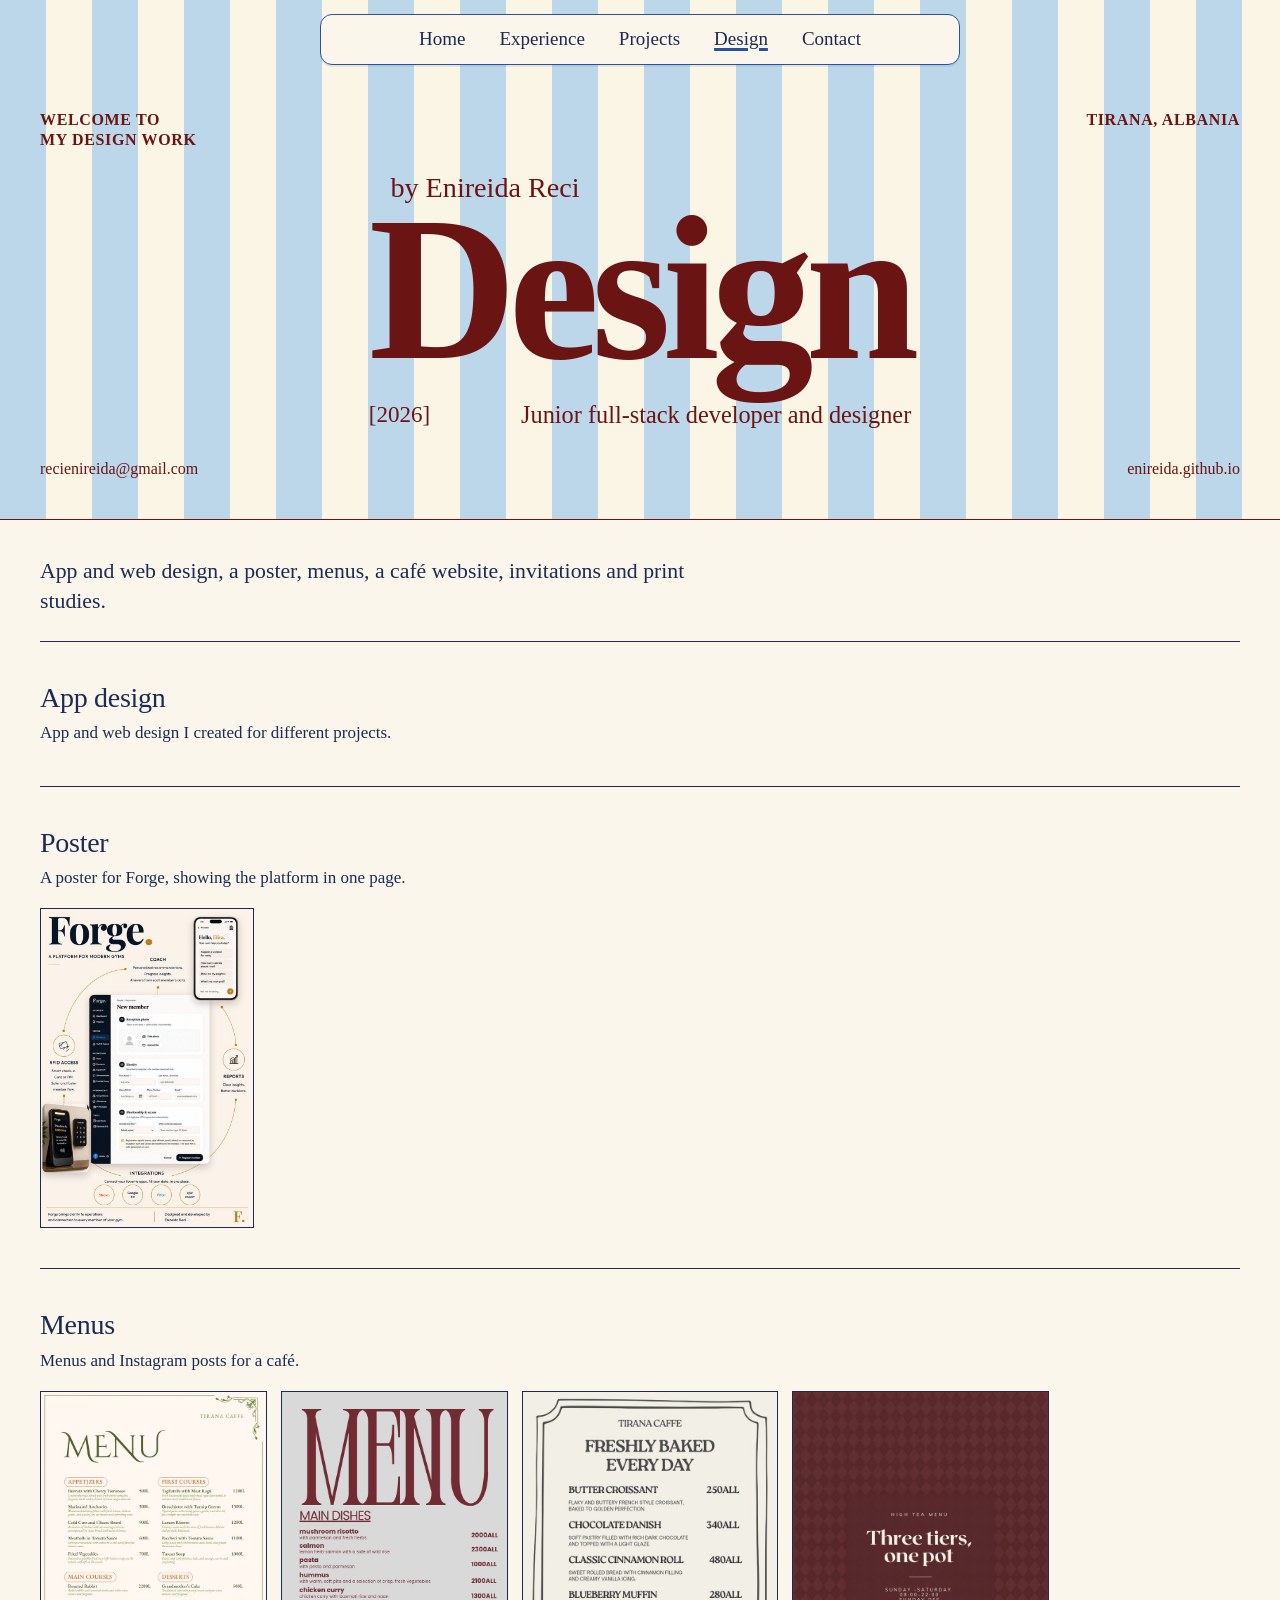
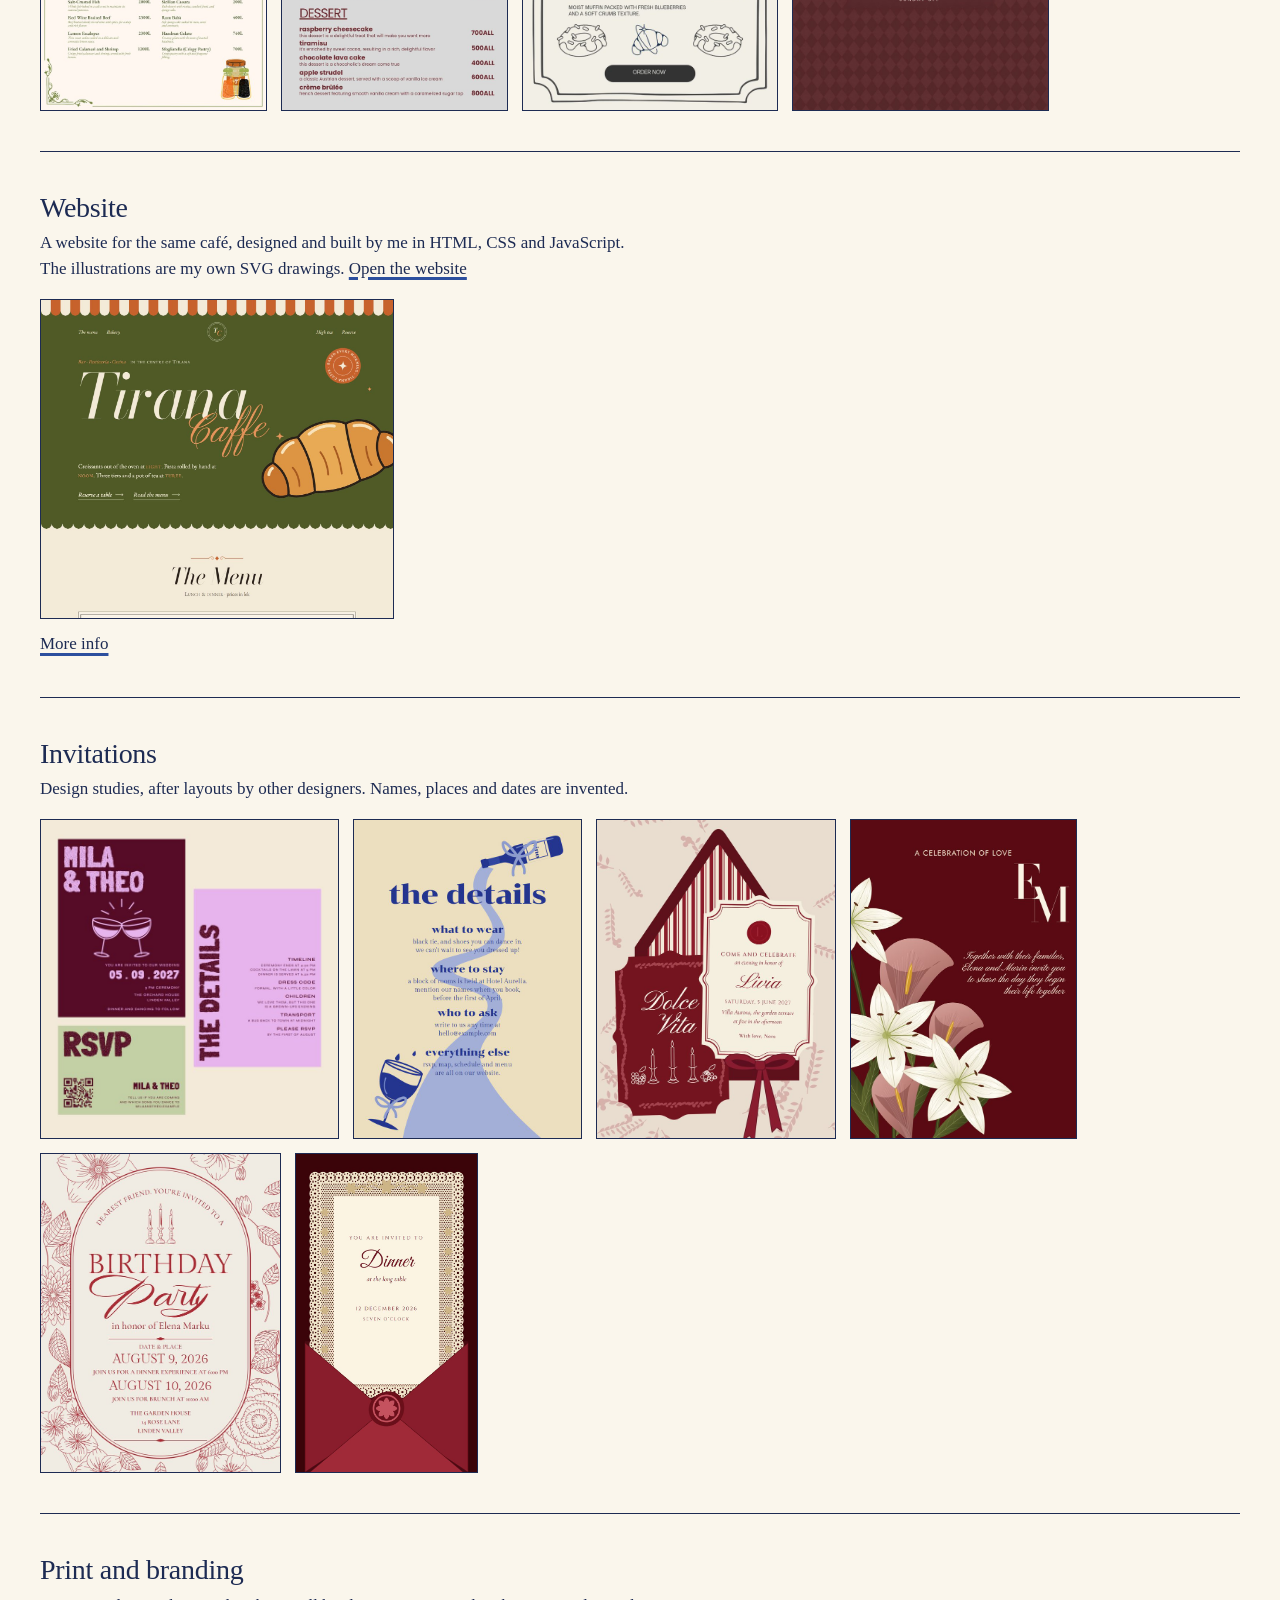
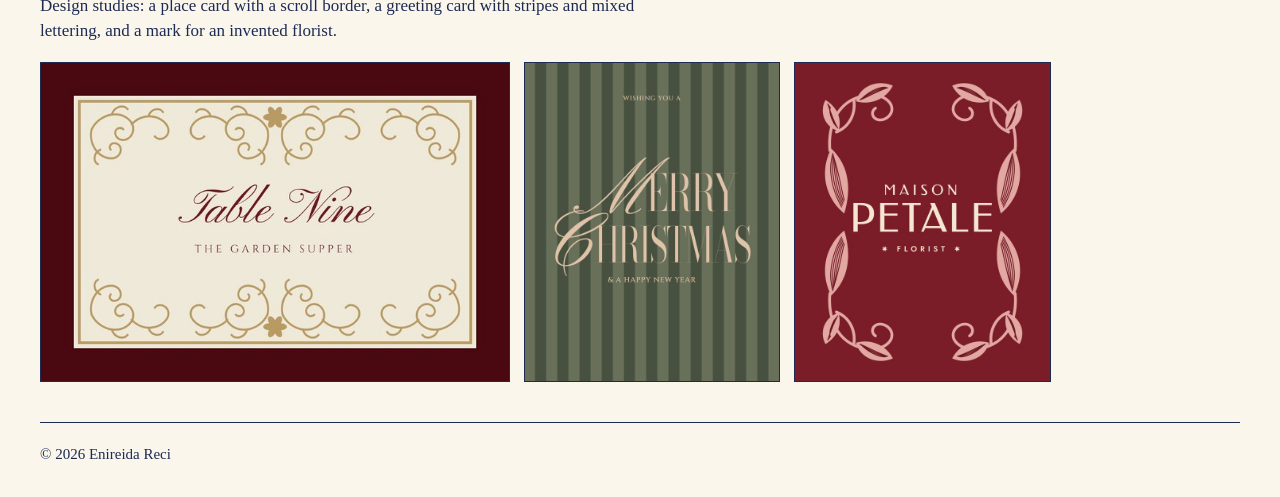
==== design.html @ 4f3f8e45 "Design page: striped cover, smaller poster, rows of mixed widths, app design as text" ====
<!doctype html>
<html lang="en">
<head>
<meta charset="utf-8">
<meta name="viewport" content="width=device-width, initial-scale=1, viewport-fit=cover">
<meta name="description" content="App and website design by Enireida Reci.">
<meta name="theme-color" content="#faf6ec">
<title>Design, Enireida Reci</title>
<link rel="icon" href="favicon.svg" type="image/svg+xml">
<style>
:root{color-scheme:light;--pea:#2c4f9e;--ink:#1d2b53;--paper:#faf6ec;--r:16px}
*{box-sizing:border-box}
html{scroll-behavior:smooth}
body{margin:0;background:var(--paper);color:var(--ink);font:17px/1.5 "Times New Roman",Times,serif}
a{color:inherit;text-underline-offset:3px;text-decoration-thickness:1px}
a:hover{text-decoration-thickness:2px}
a:focus-visible,button:focus-visible{outline:2px solid var(--ink);outline-offset:4px}
::selection{background:var(--pea);color:var(--ink)}
/* the only colour on the page: name dot, main link, email */
.dot{color:var(--pea)}
.pea,.pea:hover{text-decoration-color:var(--pea);text-decoration-thickness:3px}
h1,h2,h3,p,ul,ol,dl,dd,figure{margin:0;padding:0}
ul,ol{list-style:none}
h1,h2,h3{font-weight:400;line-height:1.15;letter-spacing:-.01em;text-wrap:balance}
.page{max-width:1320px;margin:0 auto;padding-inline:40px}

/* nav */
nav{display:flex;flex-wrap:wrap;justify-content:space-between;align-items:baseline;gap:8px 40px;padding-block:22px;border-bottom:1px solid var(--ink)}
nav ul{display:flex;flex-wrap:wrap;gap:4px 24px}
nav a{text-decoration:none}
nav a:hover{text-decoration:underline}

/* one grid for the whole page: section title on the left, content on the right */
.row{display:grid;grid-template-columns:200px minmax(0,1fr);gap:16px 56px;padding-block:44px;border-top:1px solid var(--ink)}
h2{font-size:22px;font-style:italic}
.col{display:grid;grid-template-columns:minmax(0,1fr);gap:32px}
.col p,.col li{max-width:72ch}

/* intro */
.intro{display:grid;grid-template-columns:minmax(0,1.3fr) minmax(0,1fr);gap:16px 56px;align-items:end;padding-block:64px 48px}
h1{font-size:clamp(44px,6vw,80px);line-height:1;letter-spacing:-.03em}
.intro p{font-size:clamp(19px,1.7vw,22px);line-height:1.4;max-width:30em}
.links{display:flex;flex-wrap:wrap;gap:6px 24px;margin-top:18px}
.intro .links{grid-column:2;margin-top:0}

/* items */
h3{font-size:21px;margin-bottom:6px}
.note{font-style:italic;margin-bottom:8px}
.two{display:grid;grid-template-columns:repeat(auto-fit,minmax(200px,1fr));gap:24px 36px}
.list{display:grid;gap:6px}
.bullets{list-style:disc;padding-left:1.1em;display:grid;gap:4px}

/* projects: two per row */
.projects{grid-template-columns:repeat(2,minmax(0,1fr));gap:40px 40px}
.projects > article{border-top:1px solid var(--ink);padding-top:16px}
.projects h3{font-size:30px;letter-spacing:-.02em}
.project > p{margin-bottom:14px}
.shots{display:flex;align-items:flex-start;gap:10px;margin-bottom:10px}
.shots img{display:block;min-width:0;height:auto;border:1px solid var(--ink)}
.project > .shots img{max-height:380px;width:auto;max-width:100%}
.shots + .list{margin-top:20px}
.diagram{margin-top:20px}
.diagram img{display:block;height:auto}
details{margin-top:12px}
summary{display:inline-block;cursor:pointer;list-style:none;text-decoration:underline;text-decoration-color:var(--pea);text-decoration-thickness:3px;text-underline-offset:4px}
summary::-webkit-details-marker{display:none}
summary:focus-visible{outline:2px solid var(--ink);outline-offset:4px}
details[open] .open,details:not([open]) .close{display:none}
details .list{margin:16px 0 20px}
.diagram .note{margin:8px 0 0}
.tech{margin-top:12px;font-style:italic}

/* experience + skills */
.job{display:grid;grid-template-columns:130px minmax(0,1fr);gap:4px 24px}
.col > .job{max-width:none}
.job > span{line-height:24px;font-style:italic}
dl{display:grid;grid-template-columns:130px minmax(0,1fr);gap:8px 24px}
dt{font-style:italic}

/* contact */
.mail{font-size:clamp(22px,3vw,34px);line-height:1.15;letter-spacing:-.02em;overflow-wrap:anywhere}
button{font:inherit;color:inherit;background:none;border:0;padding:0;text-decoration:underline;text-decoration-thickness:1px;text-underline-offset:3px;cursor:pointer}
button:hover{text-decoration-thickness:2px}
footer{padding-block:20px 32px;border-top:1px solid var(--ink);font-size:15px}

/* design page */
.about{max-width:72ch;margin-bottom:16px}
.gallery{display:grid;gap:12px;justify-items:start;align-items:start}
.gallery.one{grid-template-columns:repeat(auto-fill,minmax(min(100%,300px),1fr))}
.gallery.one img:only-child{grid-column:1/-1;max-width:min(100%,480px)}
.gallery.two{grid-template-columns:repeat(4,minmax(0,1fr))}
.gallery img{display:block;max-width:100%;height:auto;border:1px solid var(--ink)}

@media (max-width:1000px){
  .gallery.two{grid-template-columns:repeat(3,minmax(0,1fr))}
}
@media (max-width:820px){
  .row{grid-template-columns:1fr;padding-block:32px}
  .intro{grid-template-columns:1fr}
  .intro .links{grid-column:auto}
  .projects{grid-template-columns:1fr}
  .gallery.two{grid-template-columns:repeat(2,minmax(0,1fr))}
}
@media (max-width:560px){
  body{font-size:17px}
  .page{padding-inline:20px}
  nav{padding-block:16px}
  nav ul{gap:4px 16px}
  .intro{padding-block:40px 32px}
  .job,dl{grid-template-columns:1fr}
  dl{gap:0}
  dd + dt{margin-top:12px}
  .shots{gap:8px;margin-bottom:8px}
  .shots.wrap,details .shots{flex-direction:column}
  .shots.wrap img,details .shots img{flex:none!important;width:100%}
  .gallery.two{grid-template-columns:1fr}
}
@media (prefers-reduced-motion:reduce){html{scroll-behavior:auto}}

body{background:var(--paper);color:var(--ink)}
.toile{margin:22px 0 0;border:1px solid var(--pea);border-radius:var(--r);overflow:hidden;height:150px;background:#faf2e2}
.toile img{display:block;width:100%;height:100%;object-fit:cover}
@media (max-width:560px){.toile{height:100px}}

/* menu floating on a full-width flower band, as on the home page */
.bar-wrap{position:sticky;top:0;z-index:20;height:78px;padding:14px 32px 0}
.bar{max-width:640px;margin:0 auto;display:flex;justify-content:center;flex-wrap:wrap;gap:4px 34px;border:1px solid var(--pea);border-radius:12px;padding:10px 24px;background:var(--paper);font-size:19px;box-shadow:0 2px 0 rgba(29,43,83,.08)}
.bar a{text-decoration:none}
.bar a:hover,.bar a[aria-current]{text-decoration:underline;text-decoration-color:var(--pea);text-decoration-thickness:3px}
.toile.full{margin:-78px 0 0;height:210px;border:0;border-bottom:1px solid var(--pea);border-radius:0}
@media (max-width:640px){.bar-wrap{height:64px;padding:10px 12px 0}.bar{gap:2px 16px;padding:8px 12px;font-size:17px}.toile.full{margin-top:-64px;height:150px}}
/* Times New Roman everywhere */
*,button,input,select,textarea{font-family:"Times New Roman",Times,serif}

/* striped cover with burgundy lettering */
.cover{--wine:#6b1414;position:relative;margin-top:-78px;min-height:520px;padding:110px 40px 40px;
  background:repeating-linear-gradient(90deg,#bcd7ea 0 46px,#fbf5e6 46px 92px);color:var(--wine);border-bottom:1px solid var(--wine);
  display:grid;grid-template-rows:auto 1fr auto;grid-template-columns:1fr 1fr}
.cover a{color:var(--wine);text-decoration:none}
.cover a:hover{text-decoration:underline}
.cover p{margin:0;font-size:16px;letter-spacing:.04em;text-transform:uppercase;font-weight:700;line-height:1.25}
.c-tl{grid-column:1}
.c-tr{grid-column:2;text-align:right}
.c-mid{grid-column:1/-1;align-self:center;justify-self:center;position:relative;padding:28px 0 58px;text-align:center}
.cover h1{color:var(--wine);font-size:clamp(96px,16vw,230px);line-height:.85;letter-spacing:-.04em;font-weight:700;margin:0}
.cover .c-by{text-transform:none;letter-spacing:0;font-size:clamp(20px,2.2vw,30px);font-weight:400;position:absolute;left:4%;top:-4px}
.cover .c-year{text-transform:none;letter-spacing:0;font-weight:400;font-size:clamp(18px,1.8vw,24px);position:absolute;left:0;bottom:6px}
.cover .c-role{text-transform:none;letter-spacing:0;font-weight:400;font-size:clamp(18px,1.9vw,26px);position:absolute;right:0;bottom:4px}
.c-bl{grid-column:1;align-self:end}
.c-br{grid-column:2;align-self:end;text-align:right}
.cover p.c-bl,.cover p.c-br{text-transform:none;letter-spacing:0;font-weight:400}
.intro.solo{grid-template-columns:1fr;padding-block:36px 24px}
@media (max-width:640px){
  .cover{margin-top:-64px;min-height:420px;padding:96px 18px 22px;background:repeating-linear-gradient(90deg,#bcd7ea 0 30px,#fbf5e6 30px 60px)}
  .cover p{font-size:13px}
  .cover .c-role{position:static;margin-top:14px}
  .cover .c-year{position:static;margin-top:10px}
  .cover .c-by{position:static;margin-bottom:6px}
}


/* layout: title above, images in a row at the same height, each keeping its own width */
.row{grid-template-columns:1fr;gap:6px;padding-block:40px}
.row > h2{font-size:28px}
.row .col{gap:0}
.about{margin-bottom:18px}
.gallery,.gallery.one,.gallery.two{display:flex;flex-wrap:wrap;gap:14px;align-items:flex-end;grid-template-columns:none}
.gallery img,.gallery.one img:only-child{height:320px;width:auto;max-width:100%;object-fit:contain;grid-column:auto}
.poster .gallery img{height:380px}
@media (max-width:640px){
  .gallery img,.gallery.one img:only-child{height:190px}
  .poster .gallery img{height:300px}
}

.text-only .about{margin-bottom:0}

/* no italic anywhere */
*{font-style:normal!important}
</style>
</head>
<body>
<header class="bar-wrap">
  <nav class="bar" aria-label="Main">
    <a href="index.html">Home</a>
    <a href="index.html#experience">Experience</a>
    <a href="index.html#projects">Projects</a>
    <a href="design.html" aria-current="page">Design</a>
    <a href="index.html#contact">Contact</a>
  </nav>
</header>
<section class="cover" aria-labelledby="cover-title">
  <p class="c-tl">Welcome to<br>my design work</p>
  <p class="c-tr">Tirana, Albania</p>
  <div class="c-mid">
    <p class="c-by">by Enireida Reci</p>
    <h1 id="cover-title">Design</h1>
    <p class="c-year">[2026]</p>
    <p class="c-role">Junior full-stack developer and designer</p>
  </div>
  <p class="c-bl"><a href="mailto:recienireida@gmail.com">recienireida@gmail.com</a></p>
  <p class="c-br"><a href="index.html">enireida.github.io</a></p>
</section>
<div class="page" id="top">
<main>
<header class="intro solo"><p>App and web design, a poster, menus, a café website, invitations and print studies.</p></header>

<section class="row text-only">
  <h2>App design</h2>
  <div class="col">
    <p class="about">App and web design I created for different projects.</p>
  </div>
</section>

<section class="row poster">
  <h2>Poster</h2>
  <div>
    <p class="about">A poster for Forge, showing the platform in one page.</p>
    <div class="gallery one">
      <img src="[data-uri]" width="720" height="1080" alt="Forge poster: member registration, RFID access, coach, reports and integrations">
    </div>
  </div>
</section>

<section class="row">
  <h2>Menus</h2>
  <div>
    <p class="about">Menus and Instagram posts for a café.</p>
    <div class="gallery two">
      <img src="[data-uri]" width="640" height="905" alt="Tirana Caffe menu in cream, green and orange with four courses">
      <img src="[data-uri]" width="640" height="905" alt="Menu with large burgundy lettering, main dishes and desserts">
      <img src="[data-uri]" width="640" height="800" alt="Tirana Caffe bakery menu post with croissants and donuts">
      <img src="[data-uri]" width="640" height="800" alt="High tea menu post on a burgundy diamond pattern">
    </div>
  </div>
</section>

<section class="row">
  <h2>Website</h2>
  <div class="col">
    <p class="about">A website for the same café, designed and built by me in HTML, CSS and JavaScript. The illustrations are my own SVG drawings. <a class="pea" href="tirana-caffe/index.html">Open the website</a></p>
    <div class="gallery one">
      <img src="[data-uri]" width="1200" height="1083" alt="Tirana Caffe website: striped awning, olive hero with the name in Bodoni and script, and a drawn croissant">
    </div>
    <details>
      <summary><span class="open">More info</span><span class="close">Less info</span></summary>
      <ul class="list">
        <li><b>Menu.</b> Set like a printed card, with dotted leaders to every price.</li>
        <li><b>Bakery.</b> Pastries on a wooden shelf with hanging price tags.</li>
        <li><b>High tea.</b> An arched window with a three-tier stand.</li>
        <li><b>Opening hours.</b> A door sign that switches between Open and Closed with the real time.</li>
        <li><b>Reservations.</b> A ticket you fill in like a sentence, with checks for closed days and times.</li>
      </ul>
      <div class="gallery one">
        <img src="[data-uri]" width="1200" height="1415" alt="The menu card with four courses and prices">
        <img src="[data-uri]" width="1200" height="658" alt="Bakery shelf with croissant, danish, cinnamon roll and muffin, and hanging price tags">
        <img src="[data-uri]" width="1200" height="842" alt="High tea section on a burgundy diamond pattern with an arched window">
        <img src="[data-uri]" width="1200" height="594" alt="Opening hours with a hanging Open sign">
        <img src="[data-uri]" width="1200" height="692" alt="Reservation form shaped like a ticket">
      </div>
    </details>
  </div>
</section>

<section class="row">
  <h2>Invitations</h2>
  <div>
    <p class="about">Design studies, after layouts by other designers. Names, places and dates are invented.</p>
    <div class="gallery two">
      <img src="[data-uri]" width="640" height="686" alt="Wedding suite in burgundy, lilac and sage: invitation, details and RSVP card">
      <img src="[data-uri]" width="640" height="896" alt="Wedding details card in cobalt blue on cream">
      <img src="[data-uri]" width="640" height="853" alt="Invitation suite with envelope, seal and ribbon">
      <img src="[data-uri]" width="640" height="907" alt="Wedding invitation with white lilies on burgundy">
      <img src="[data-uri]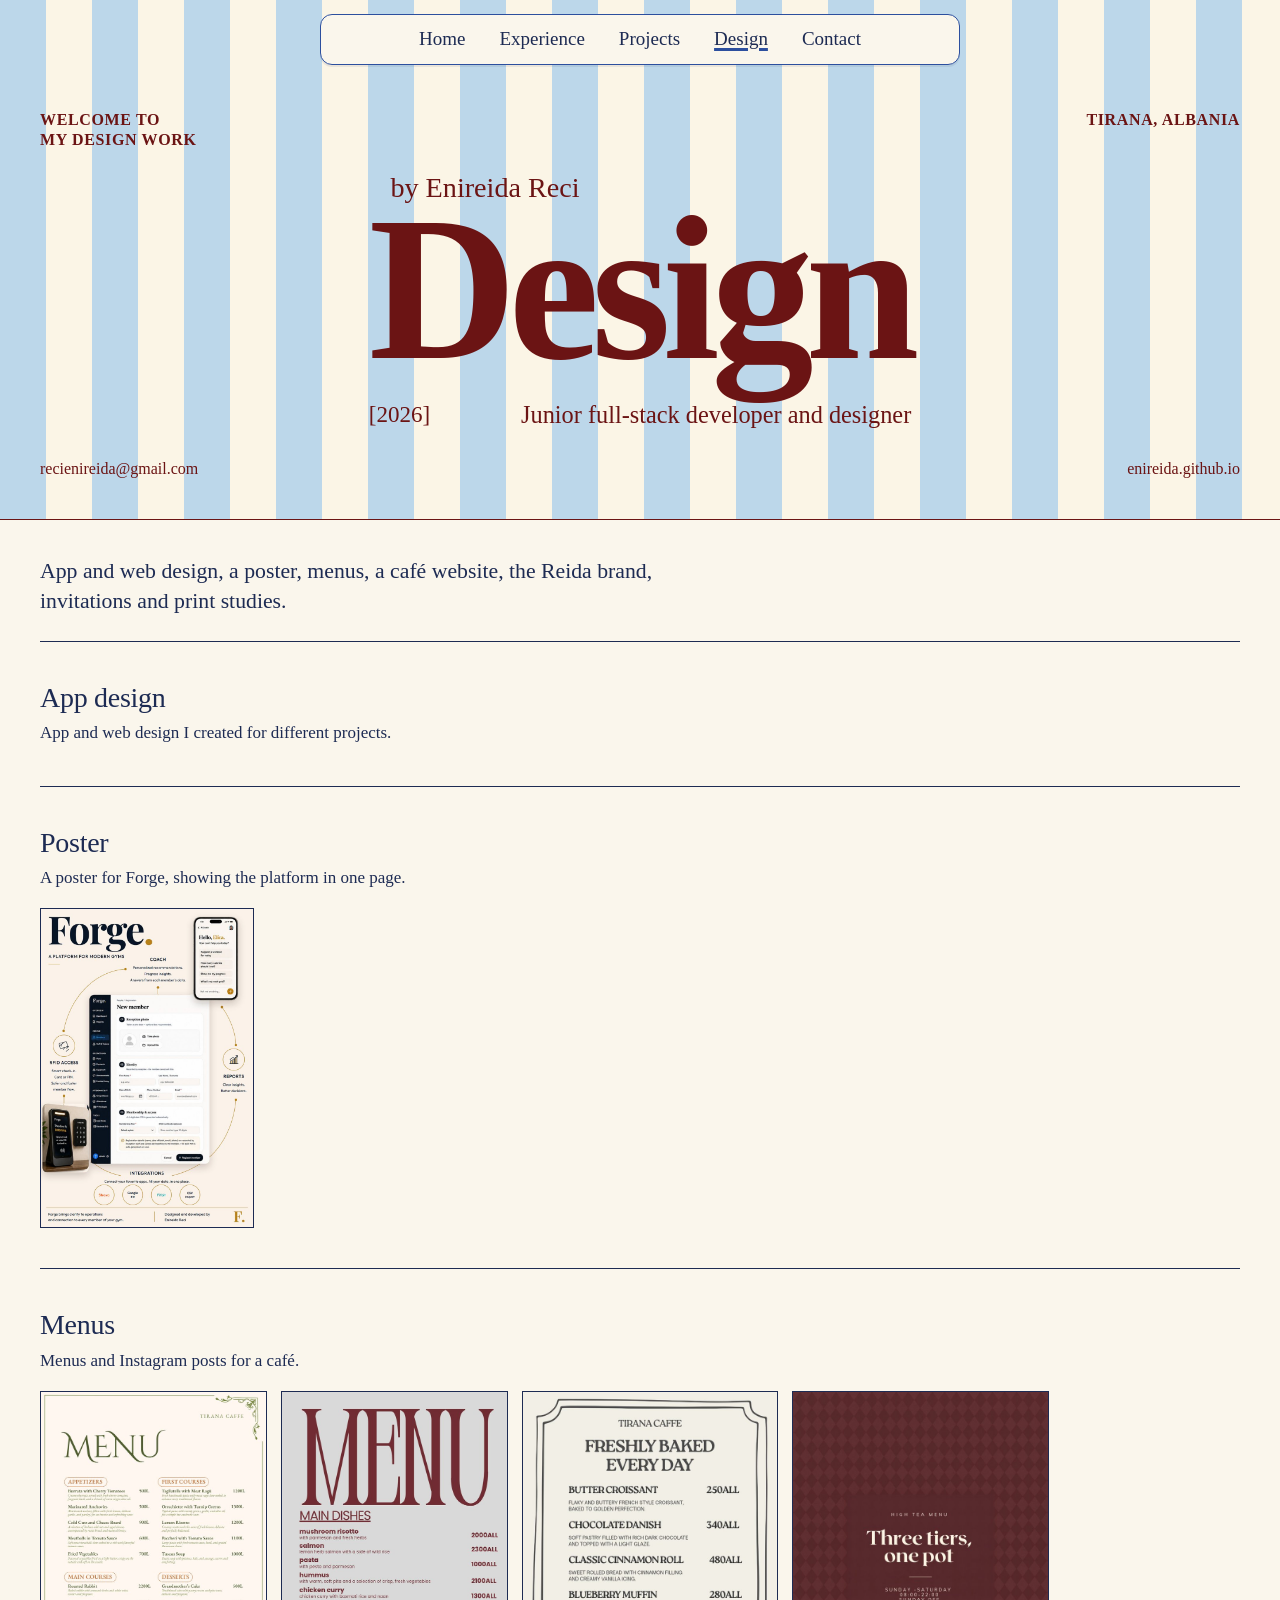
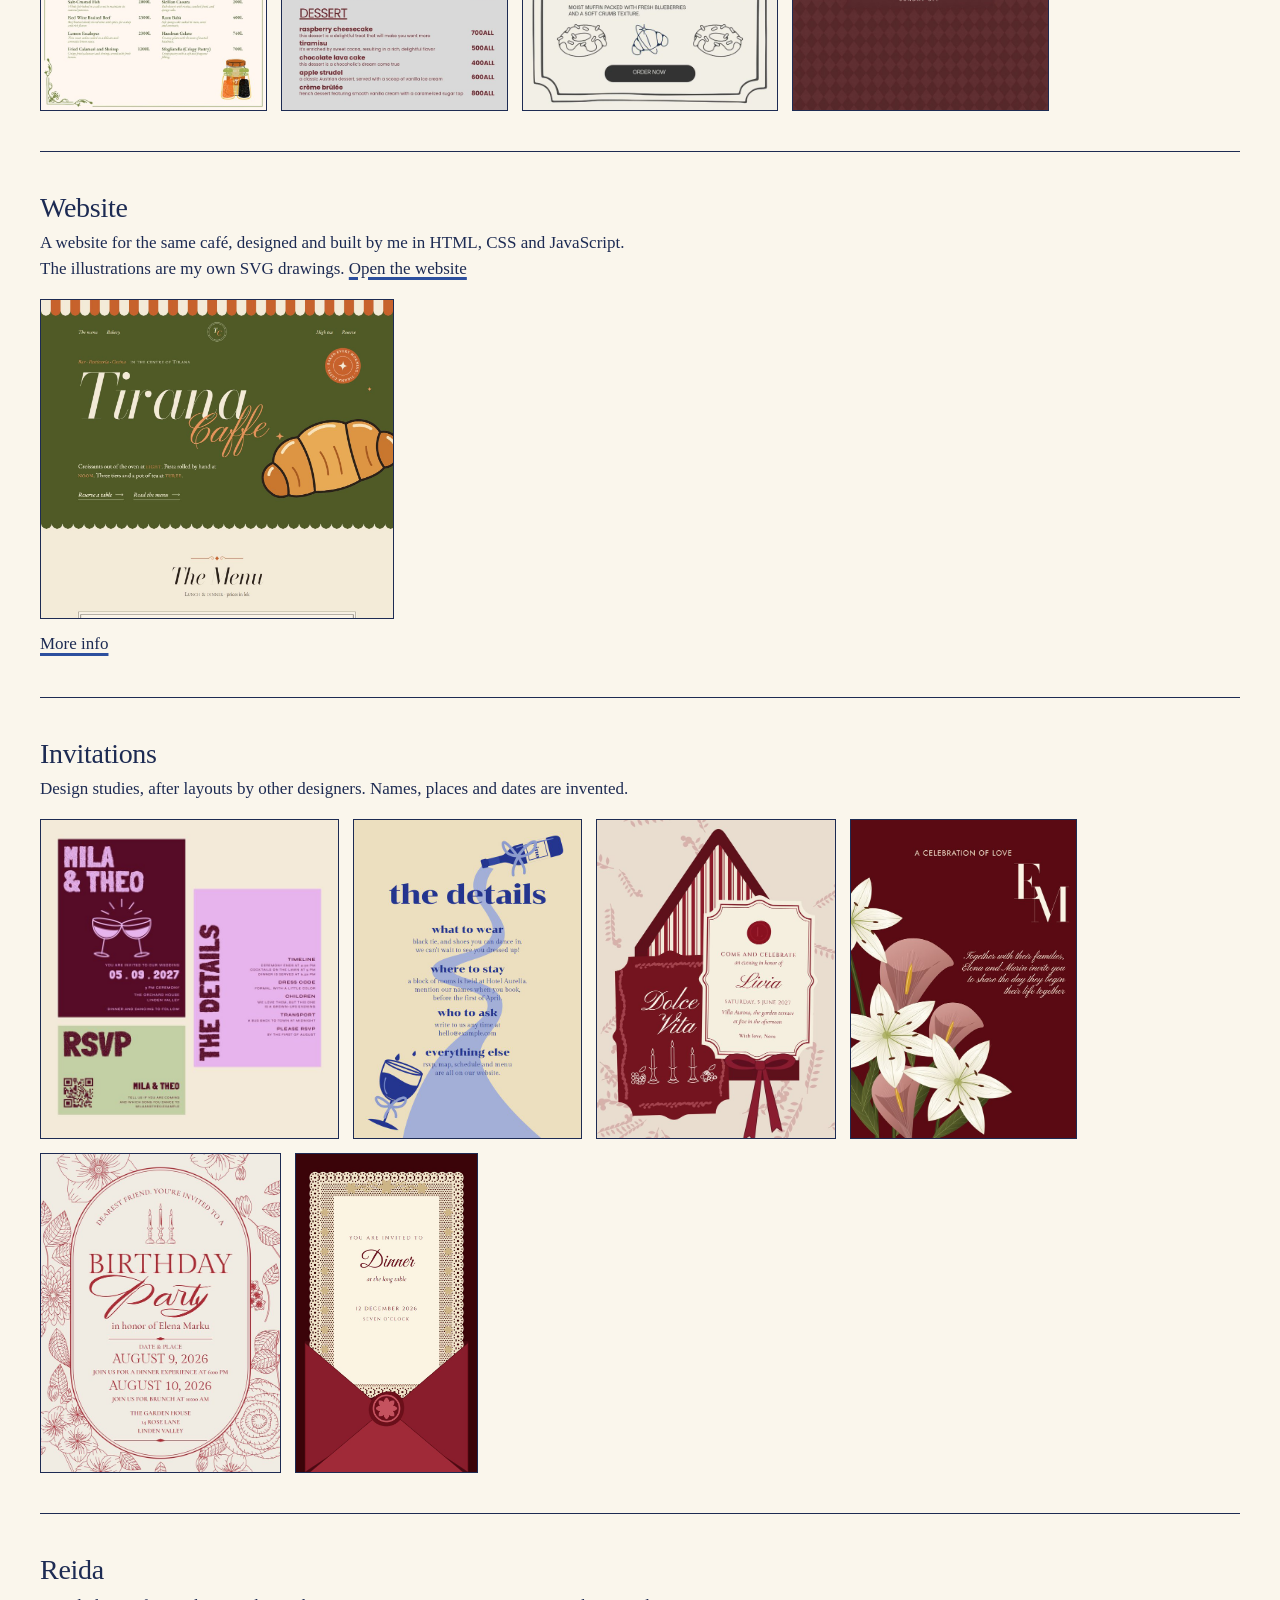
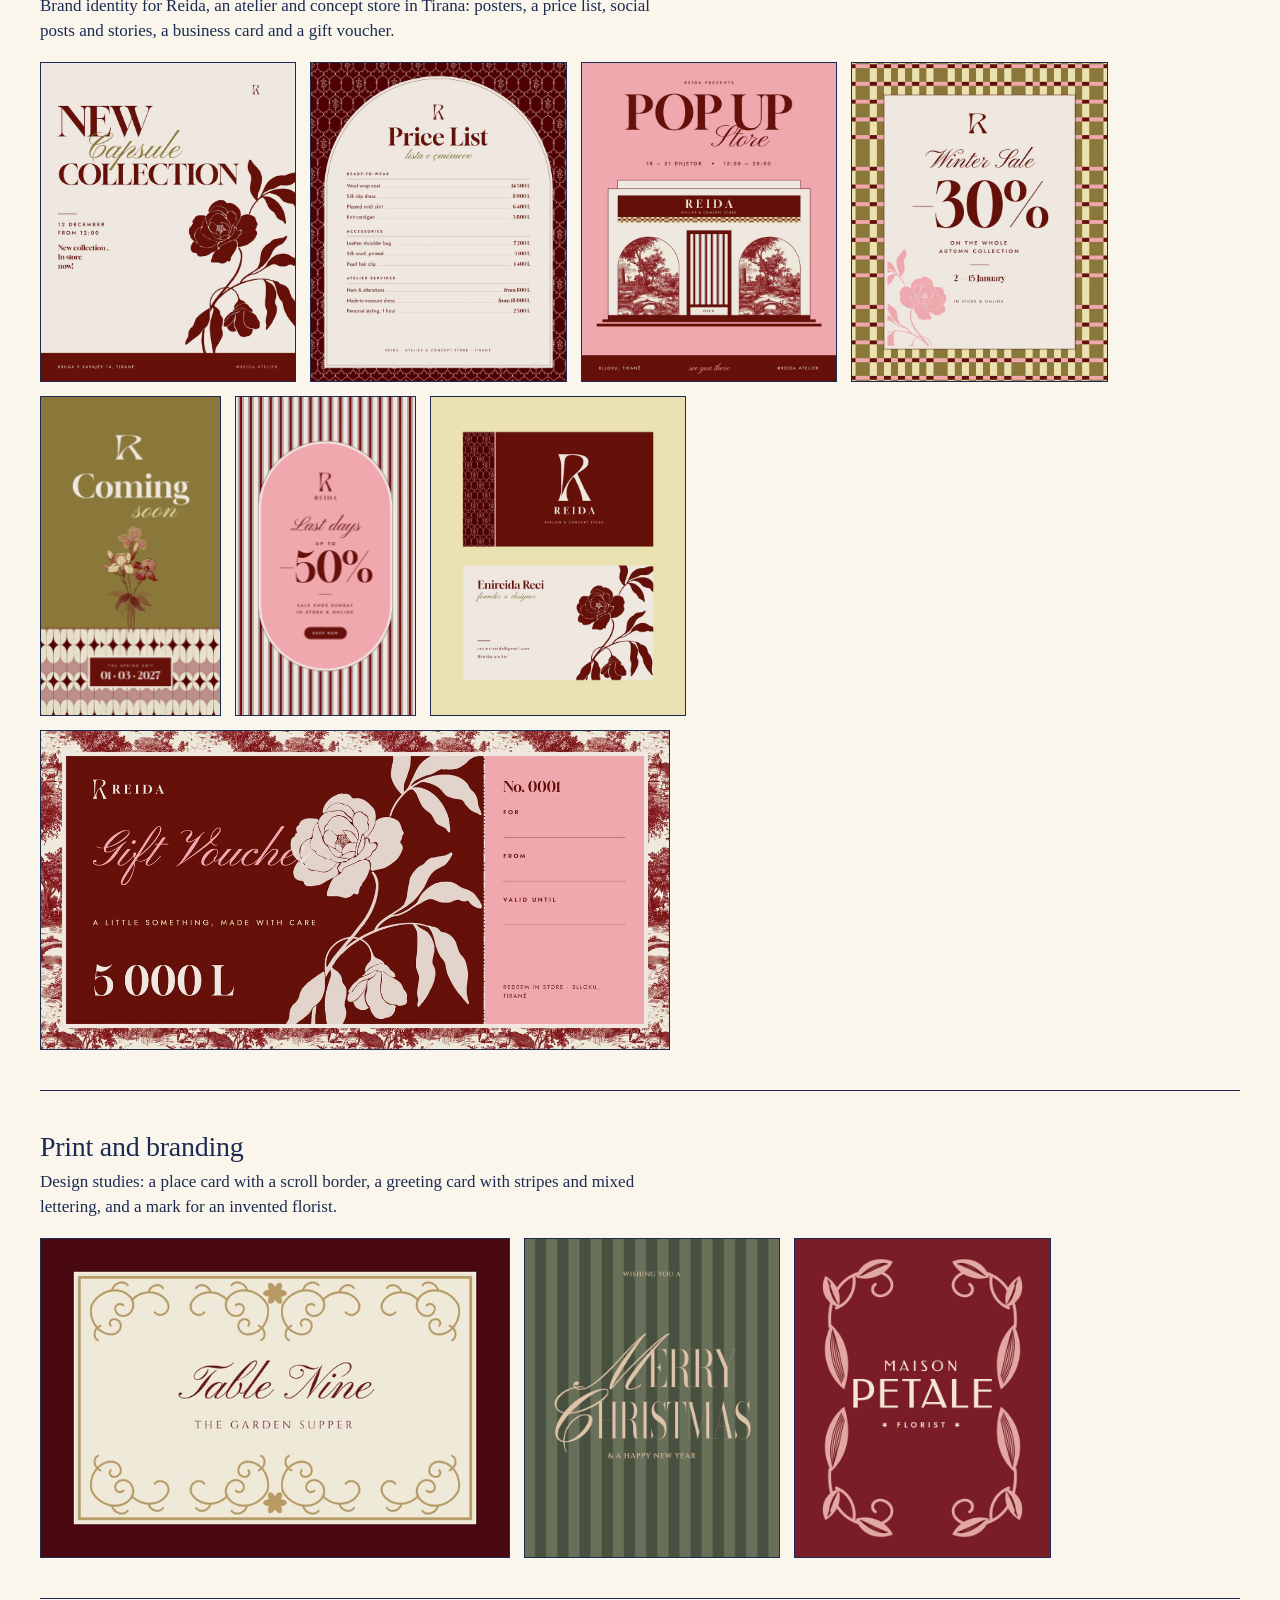
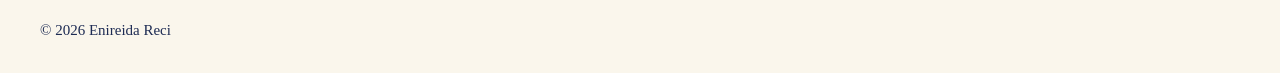
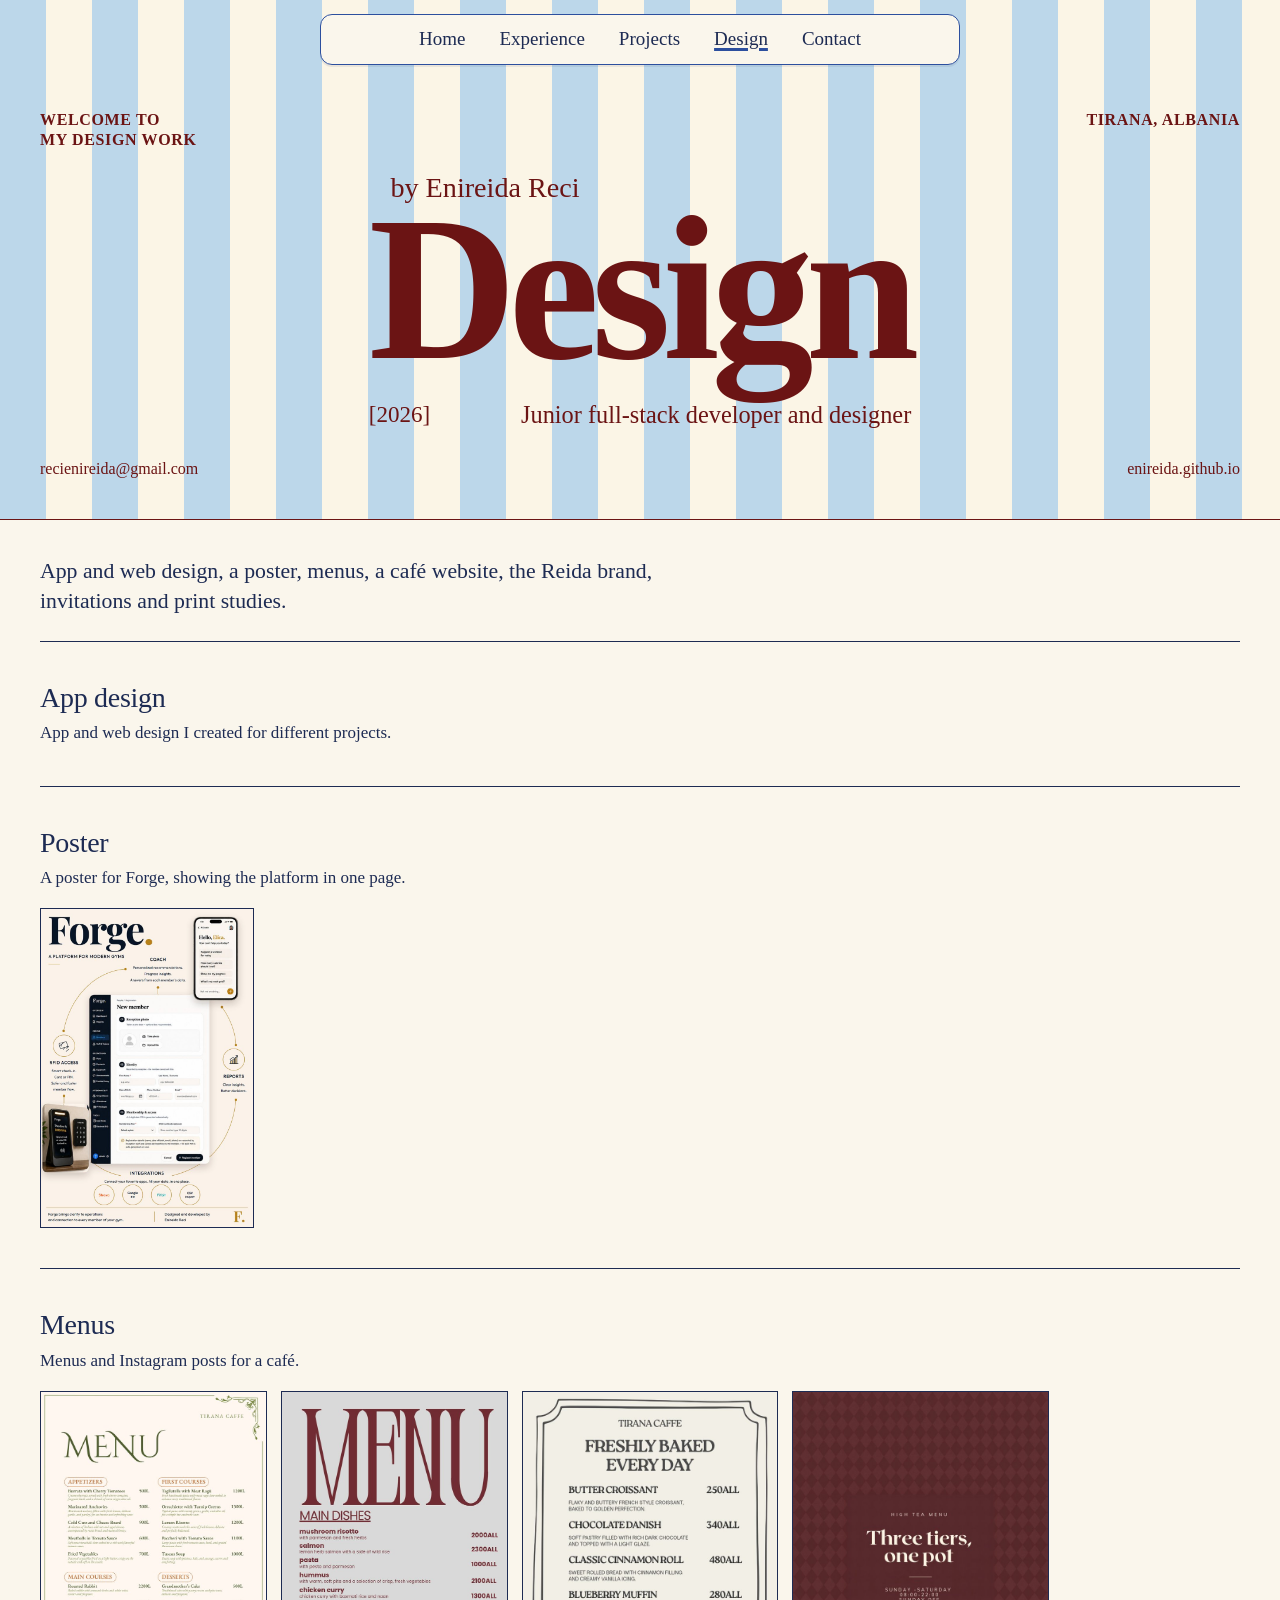
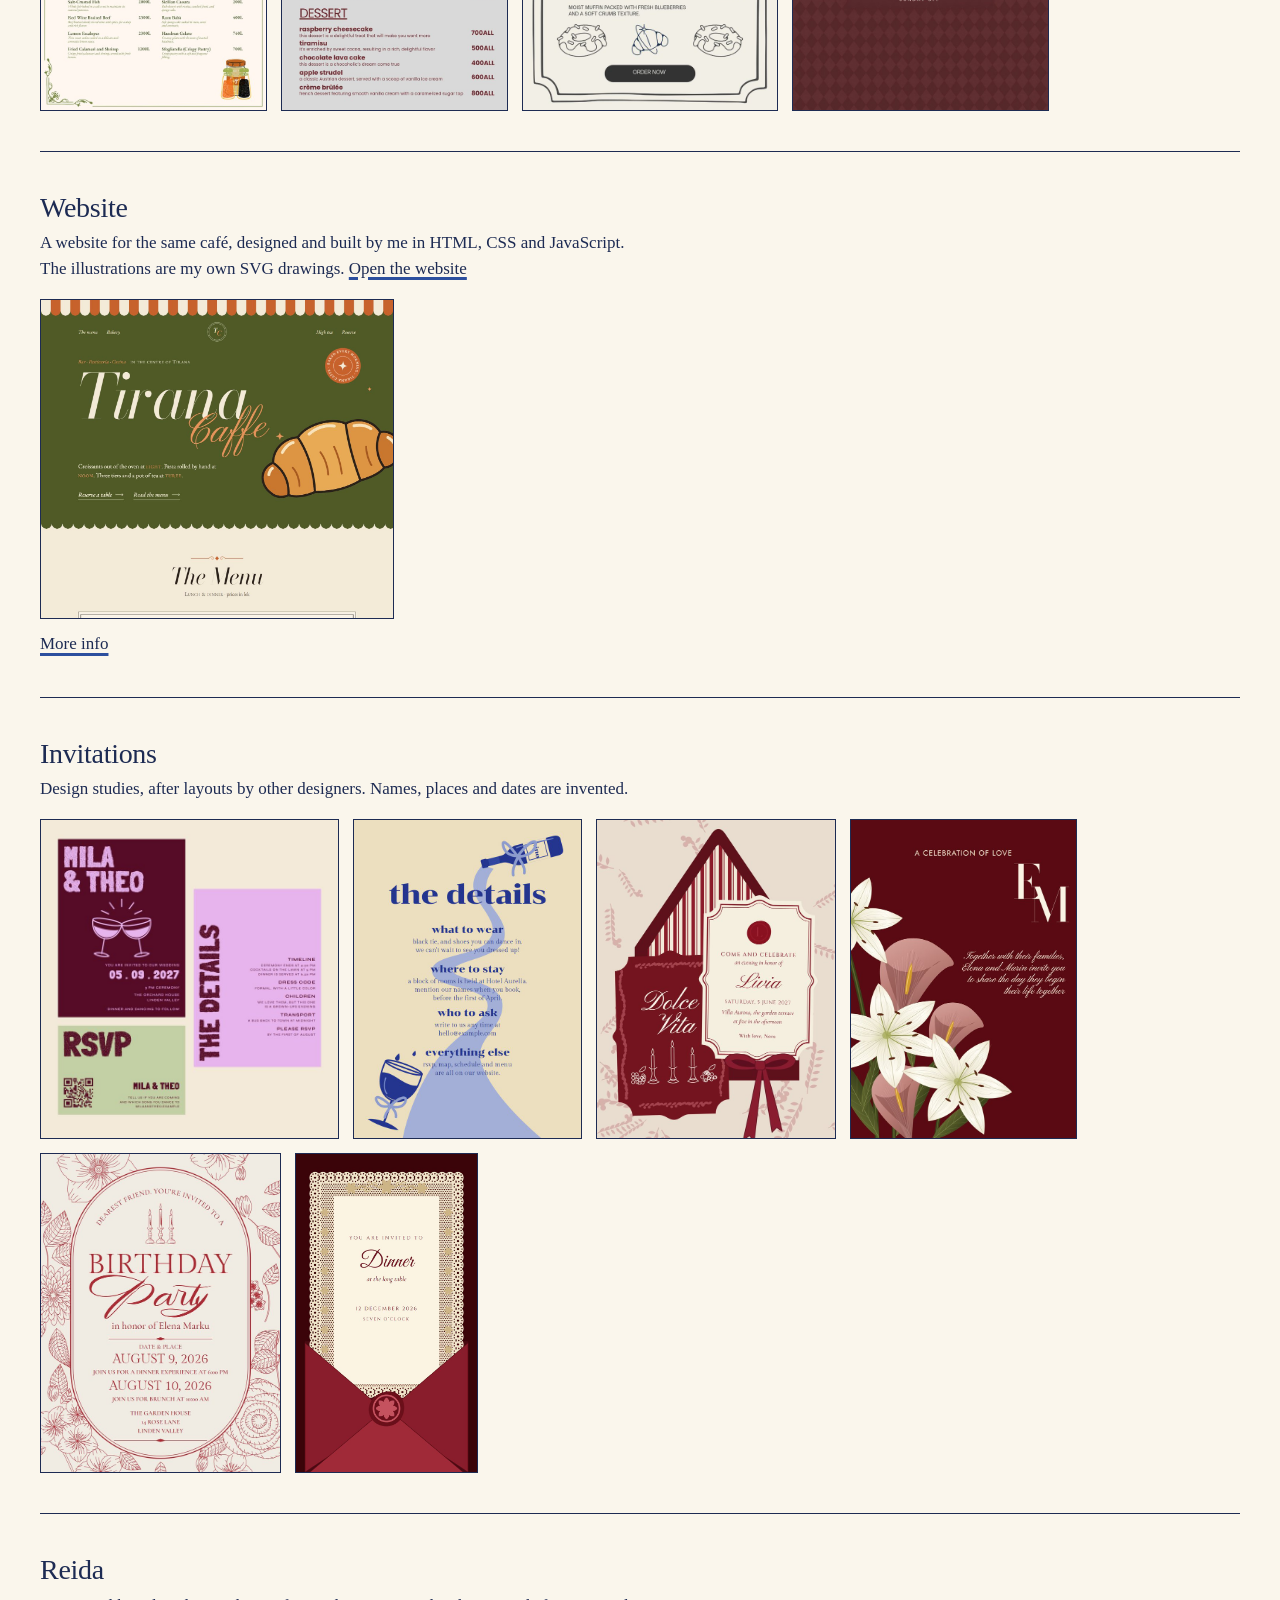
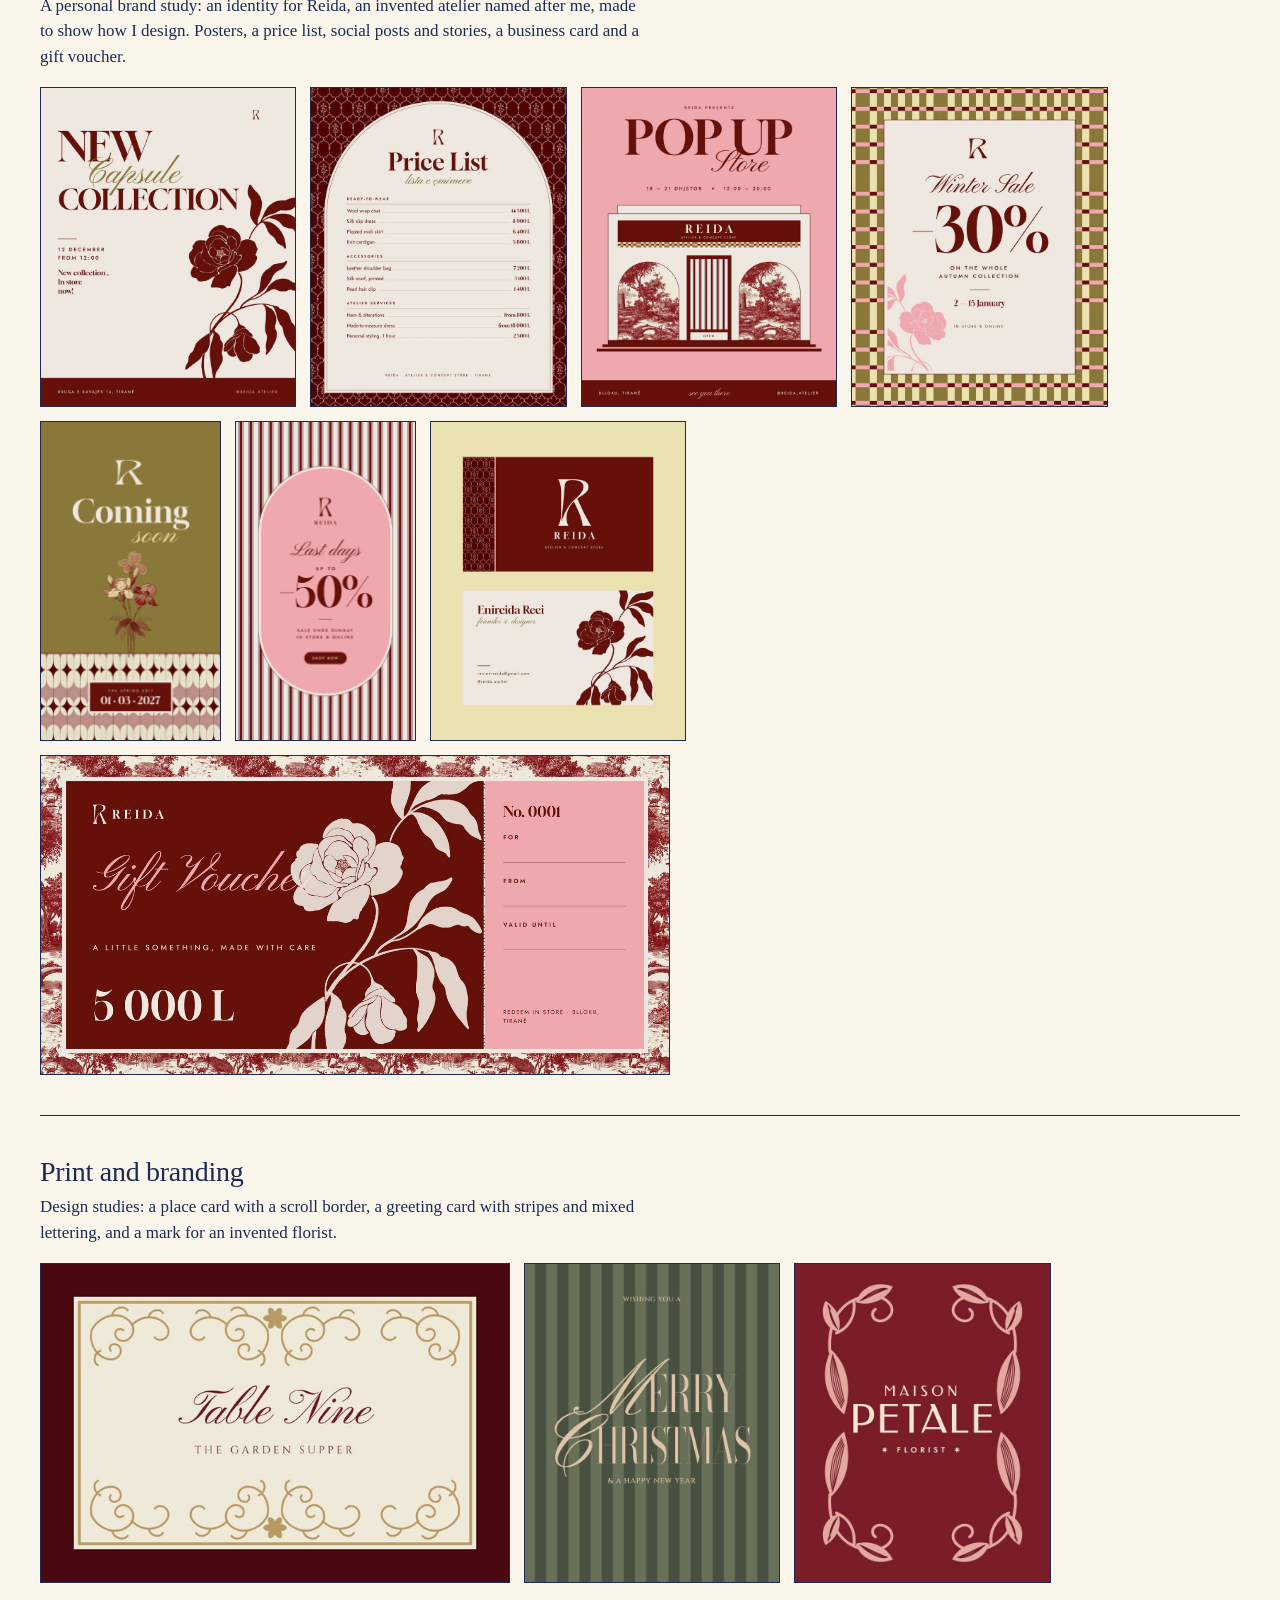
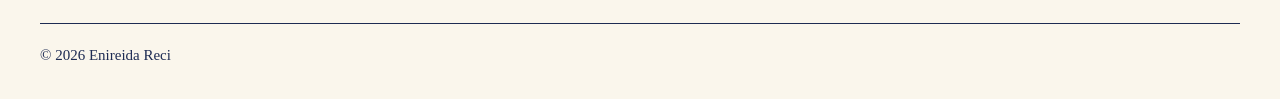
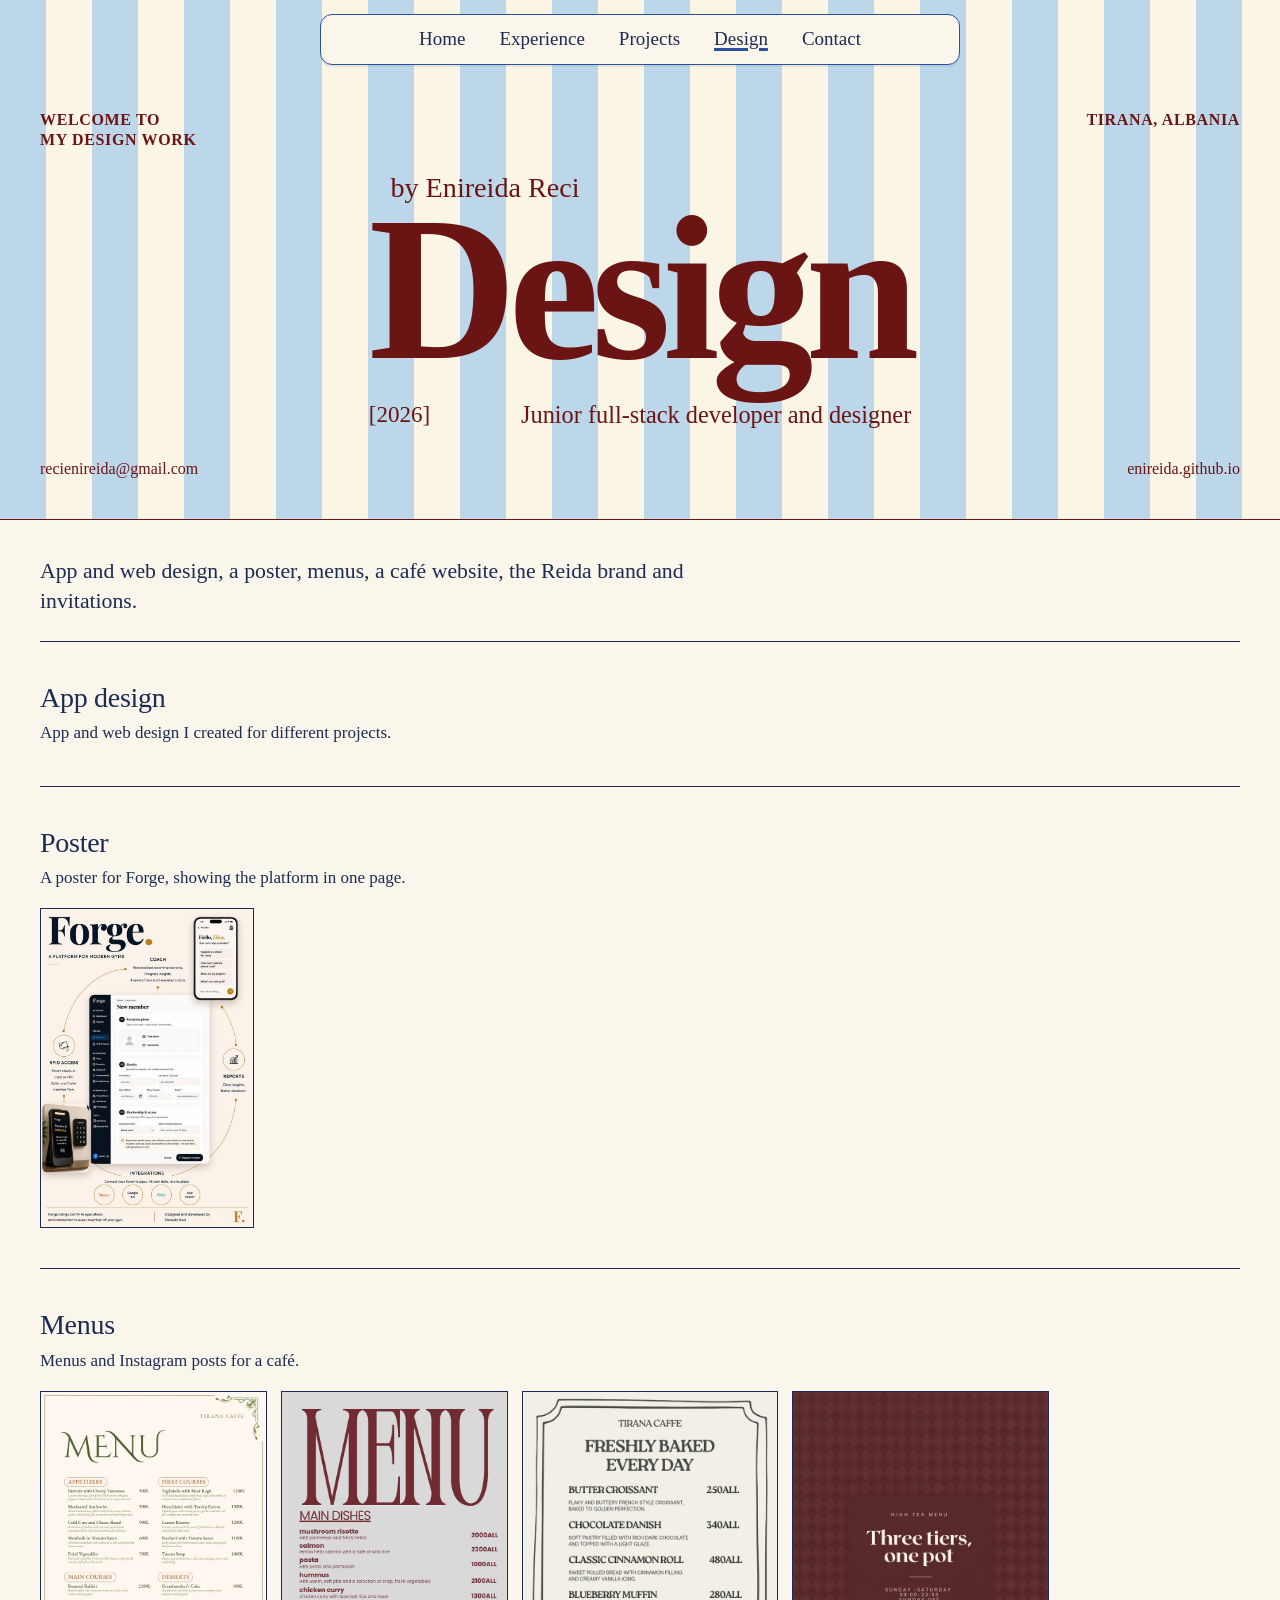
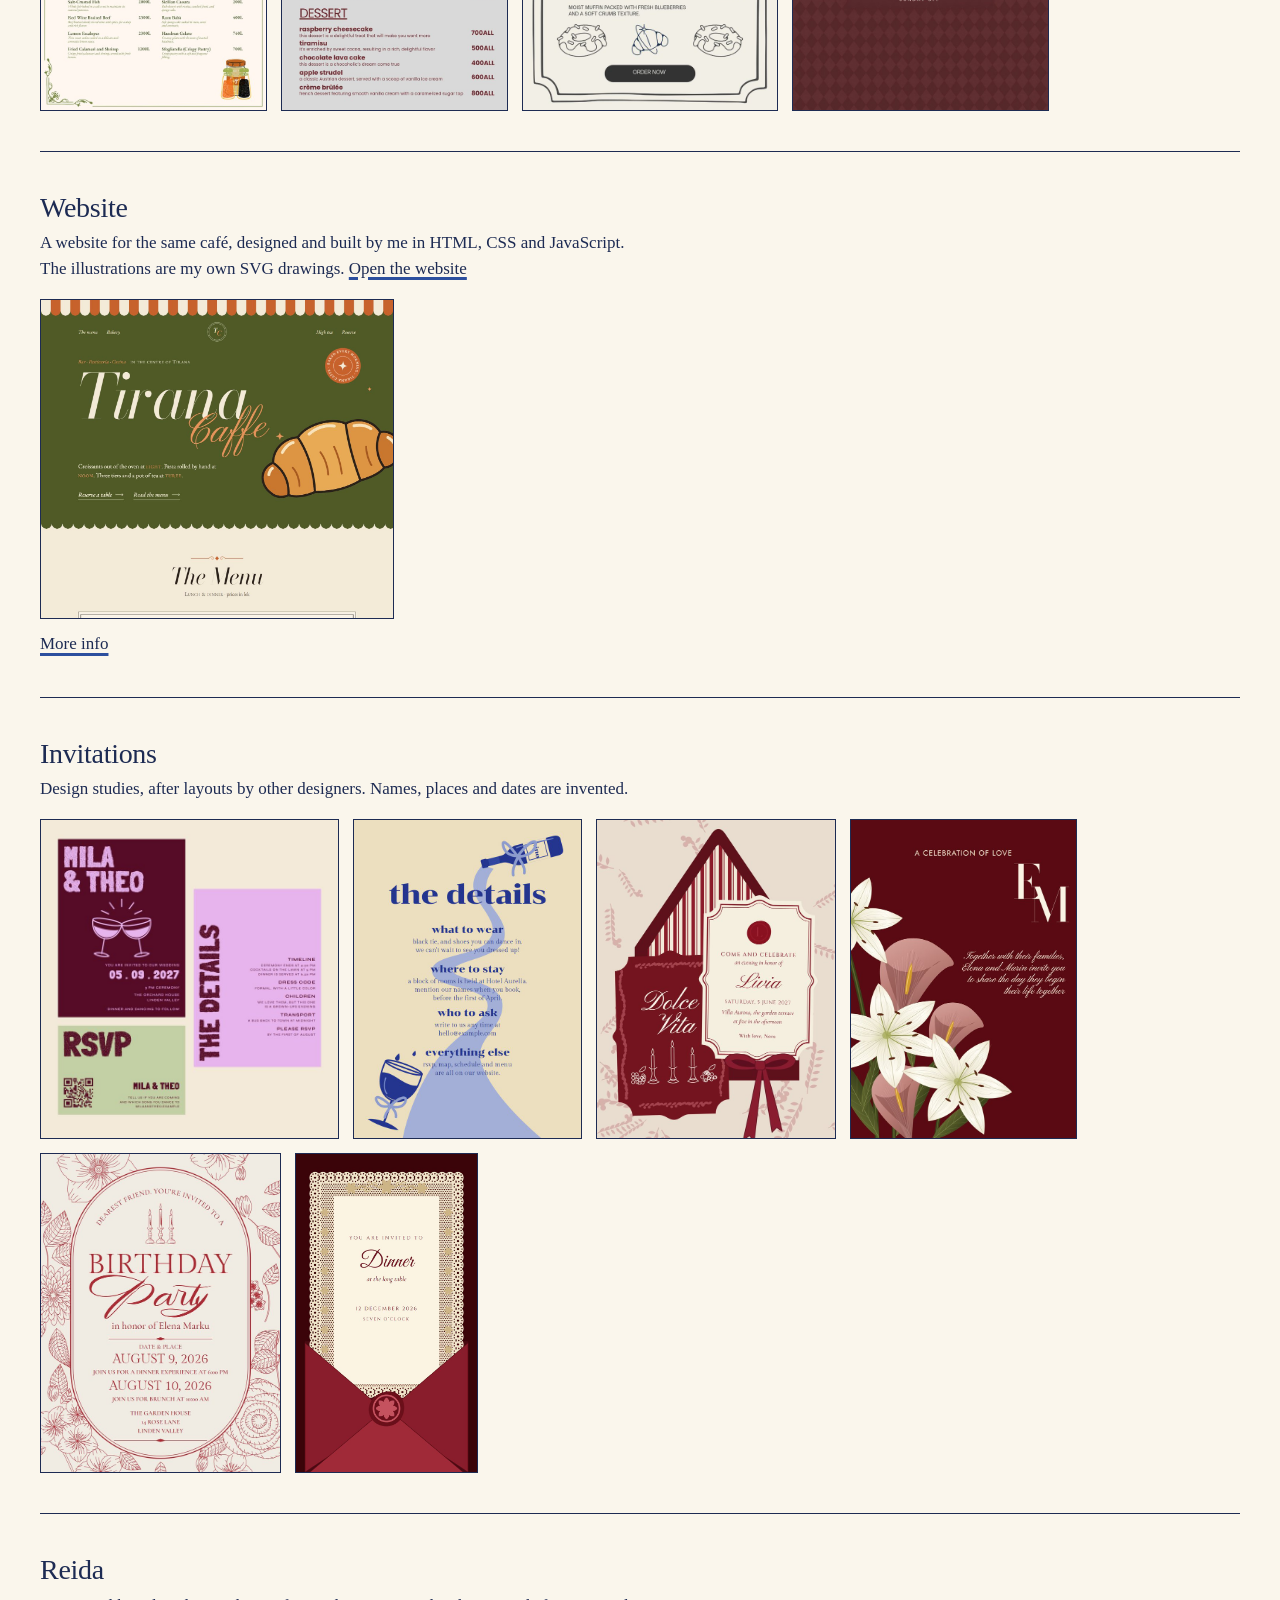
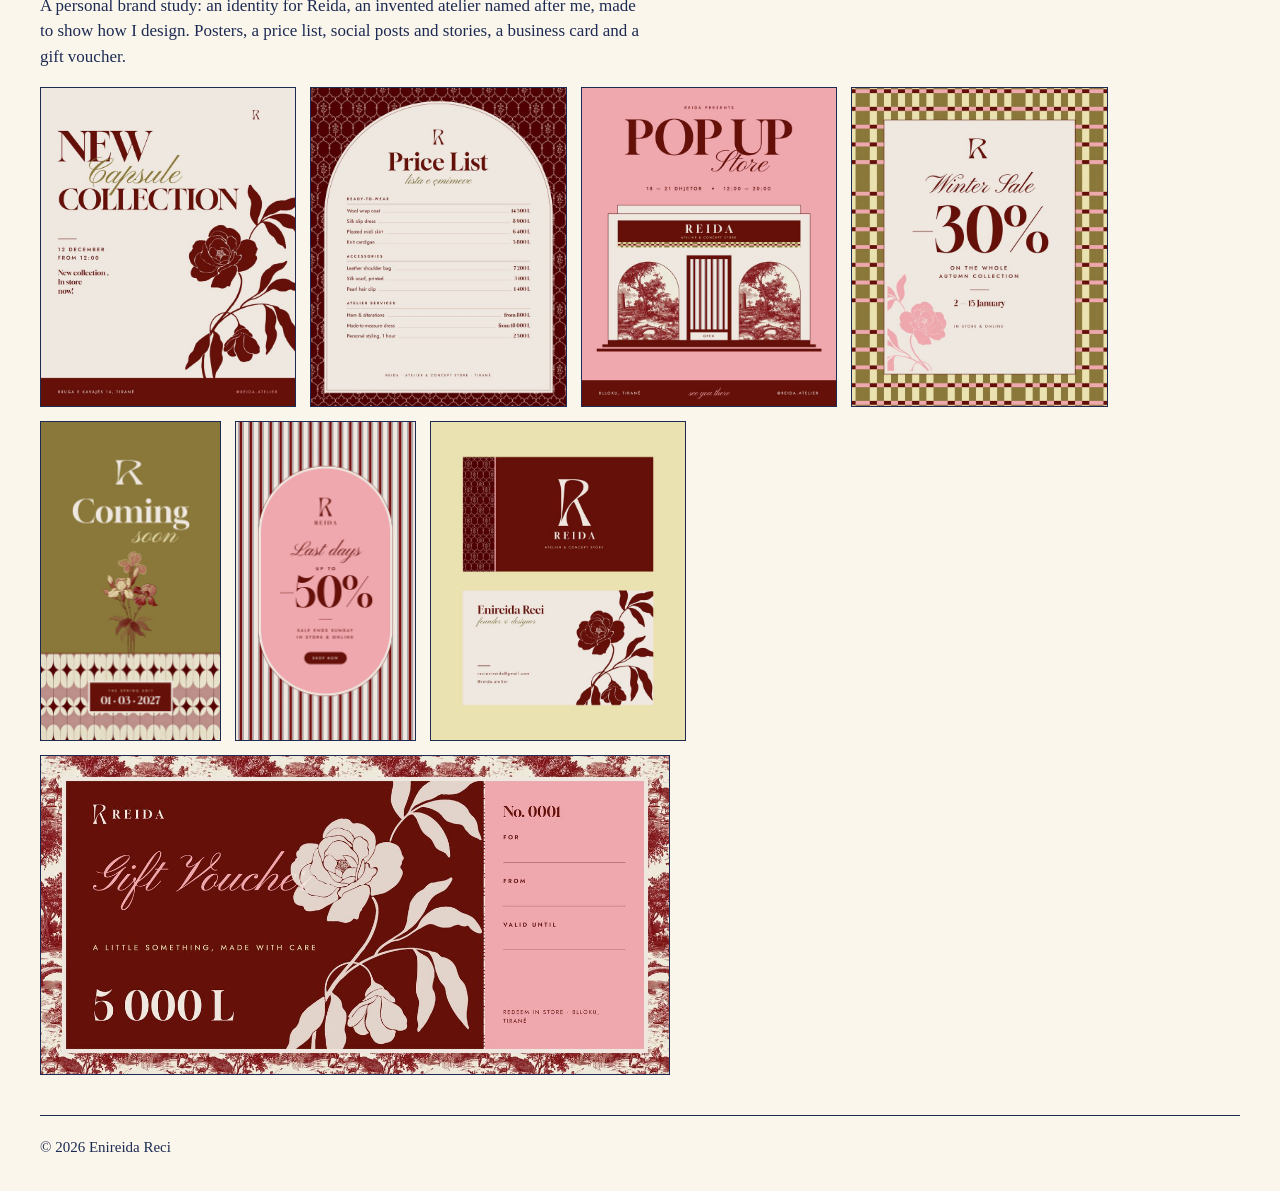
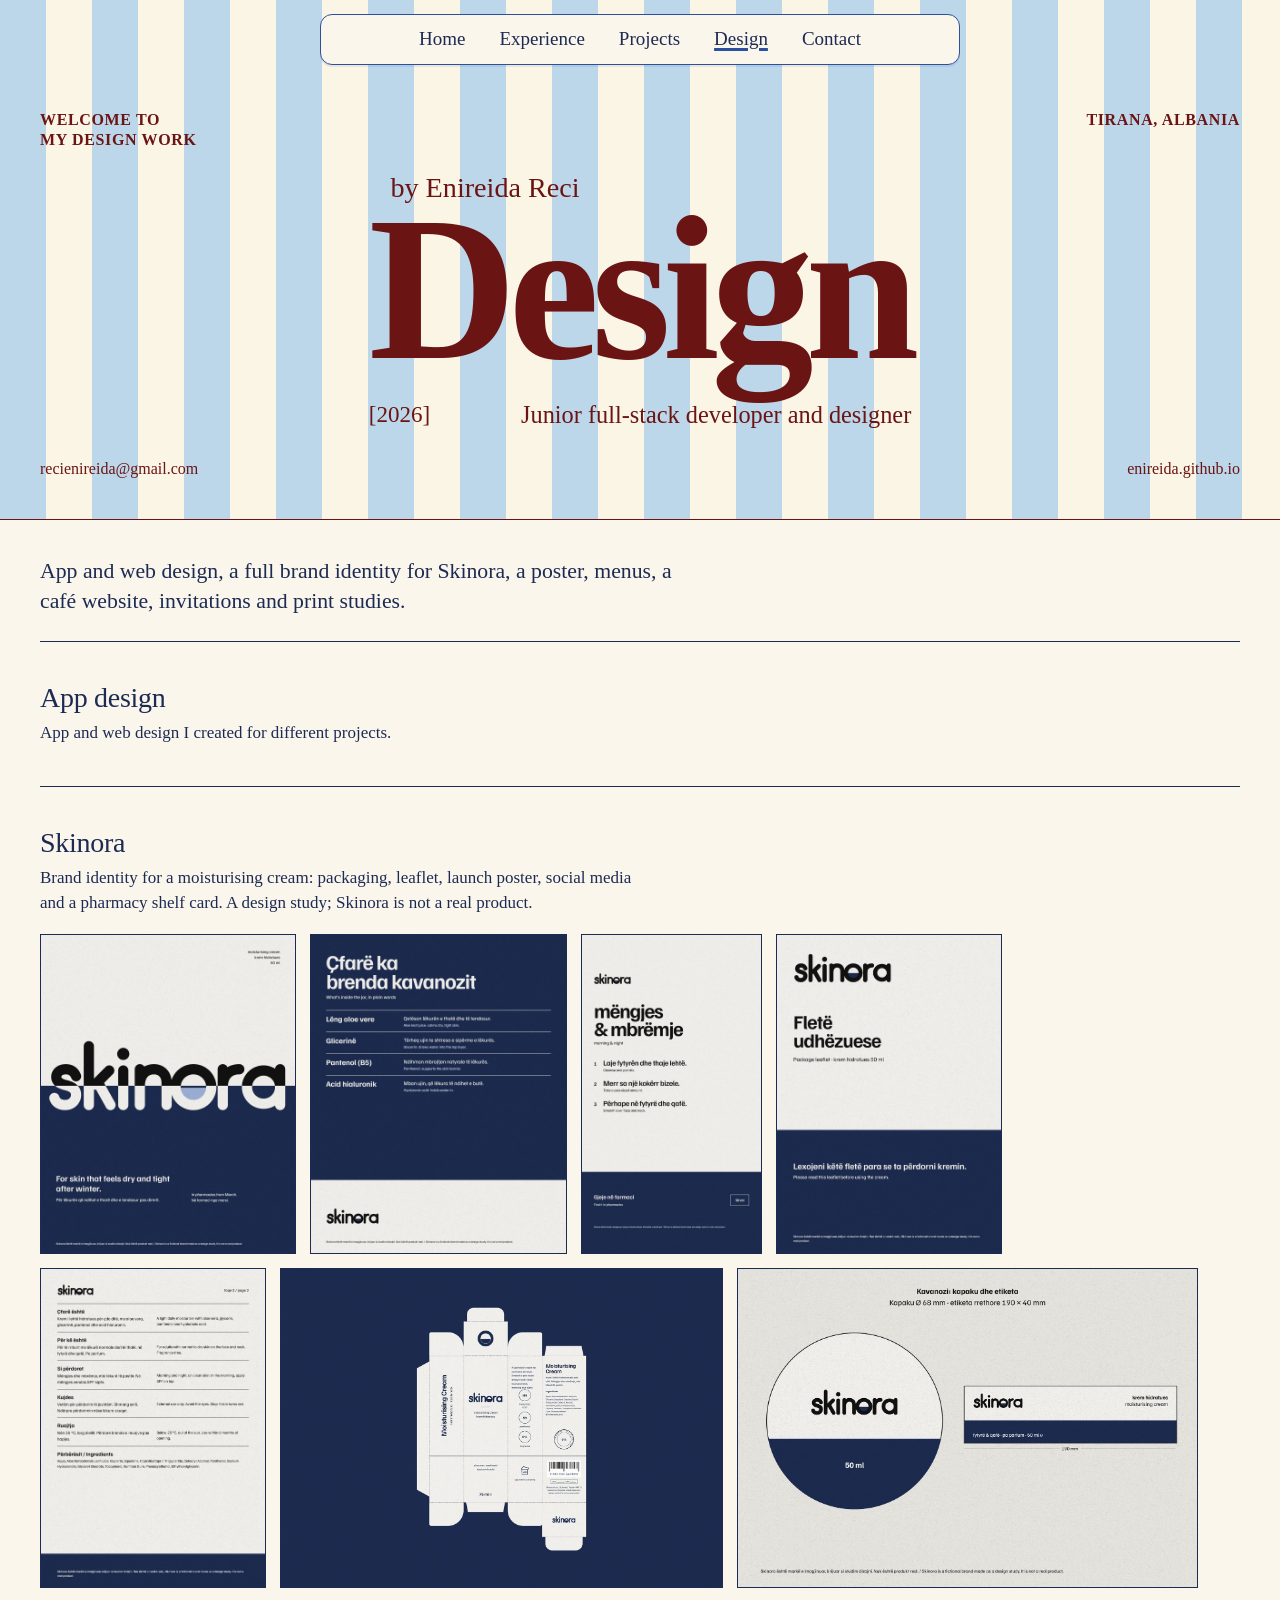
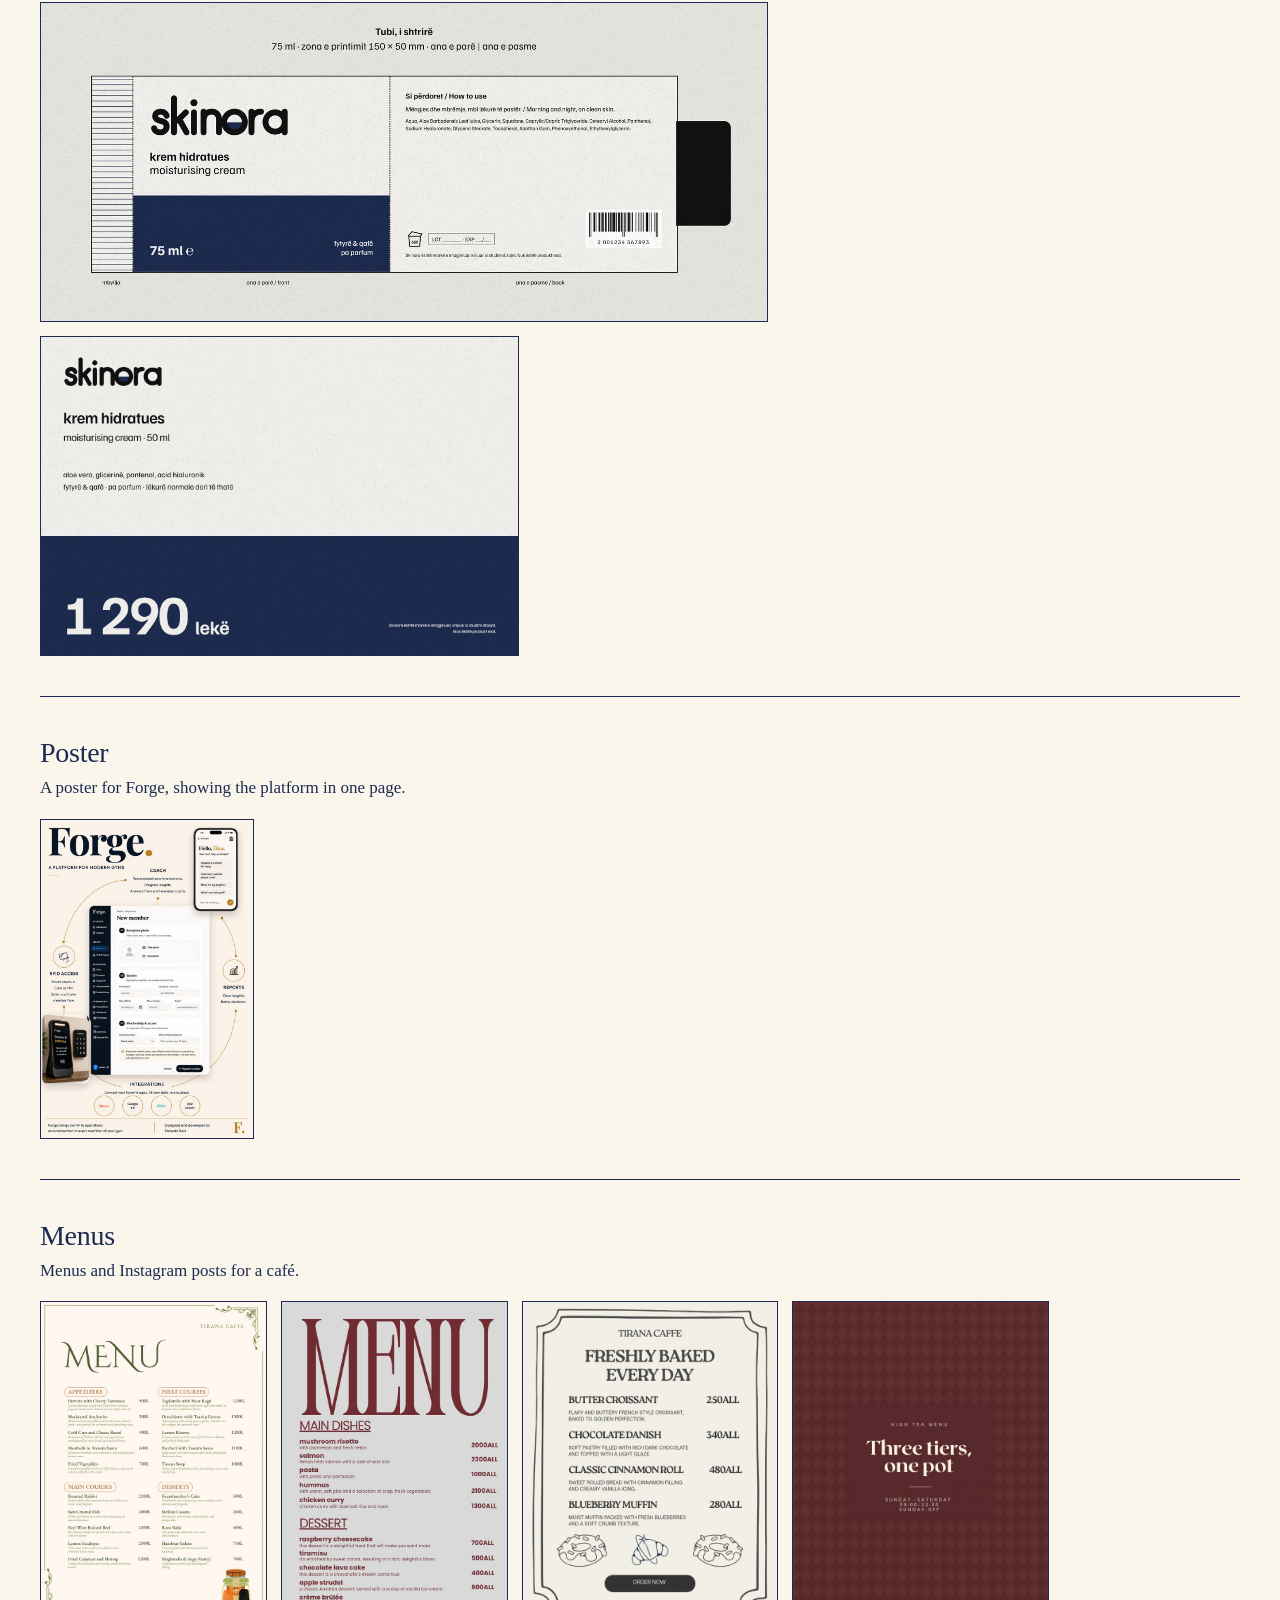
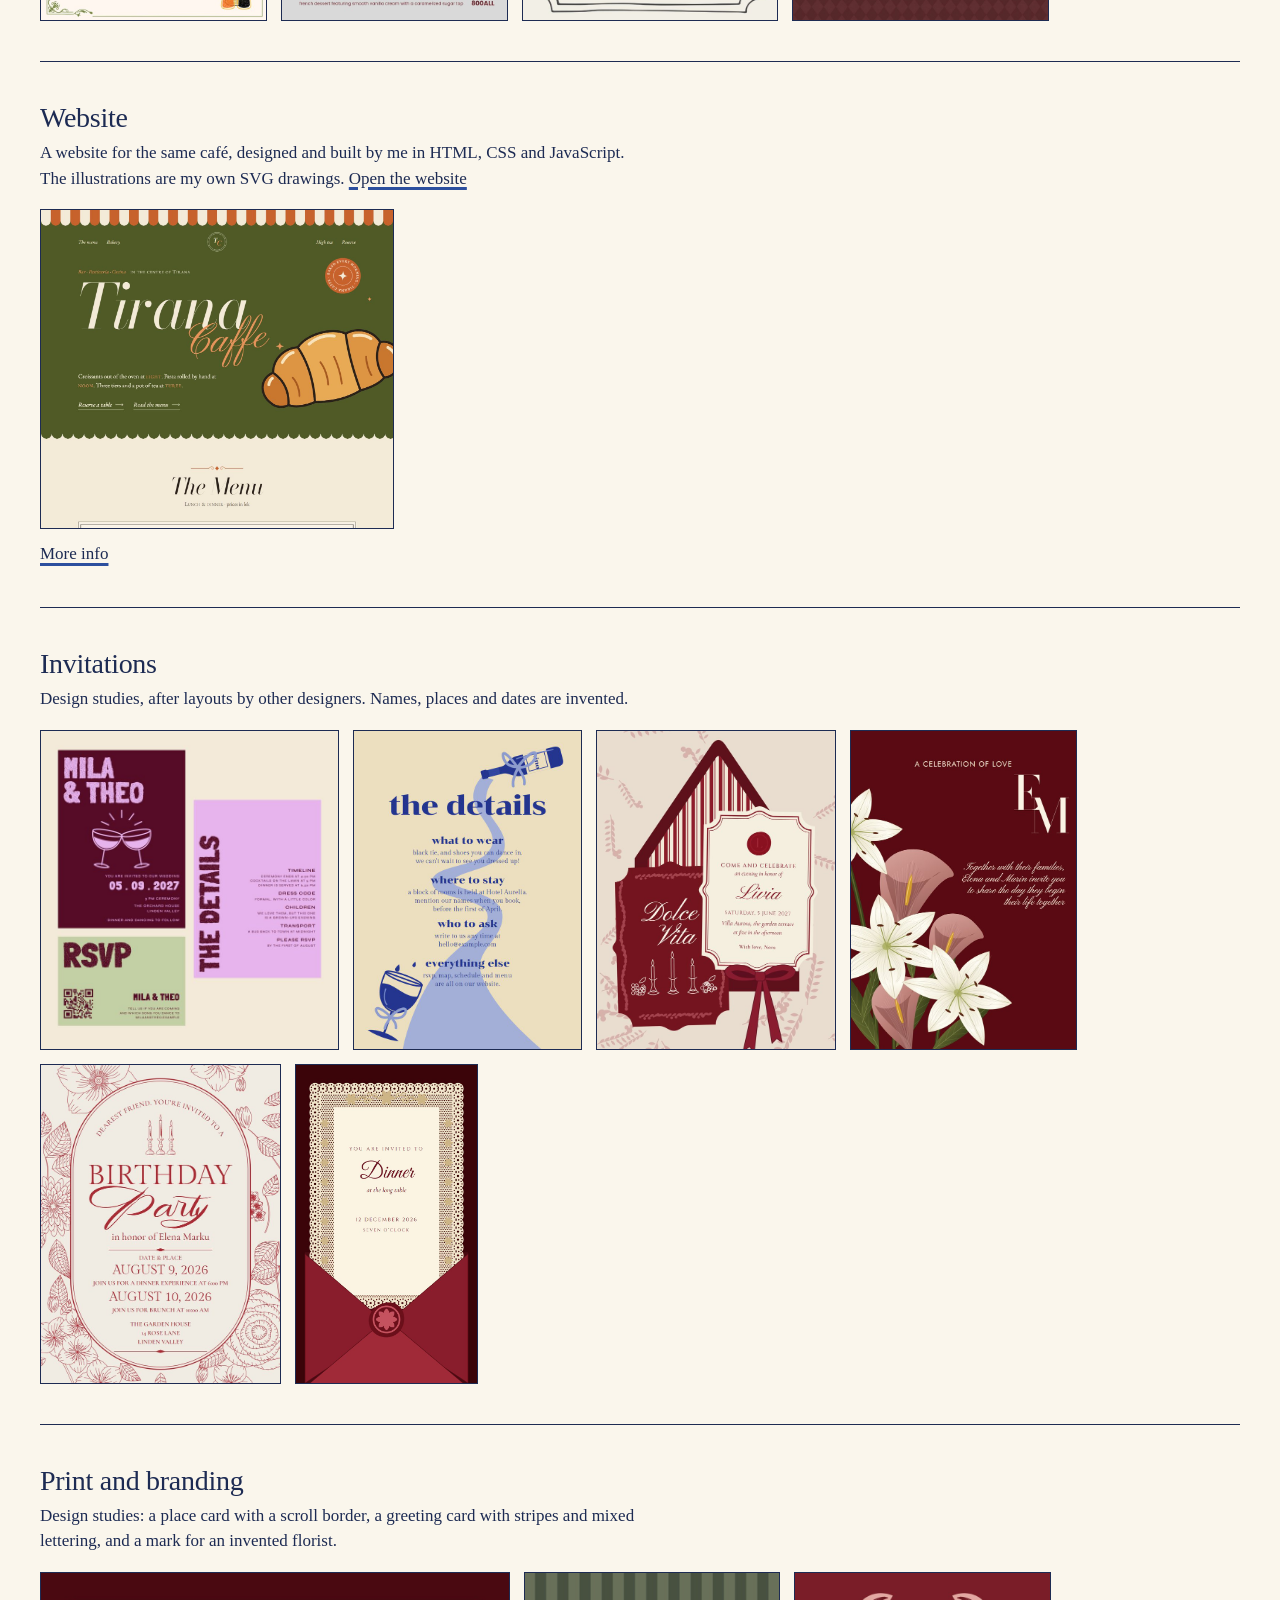
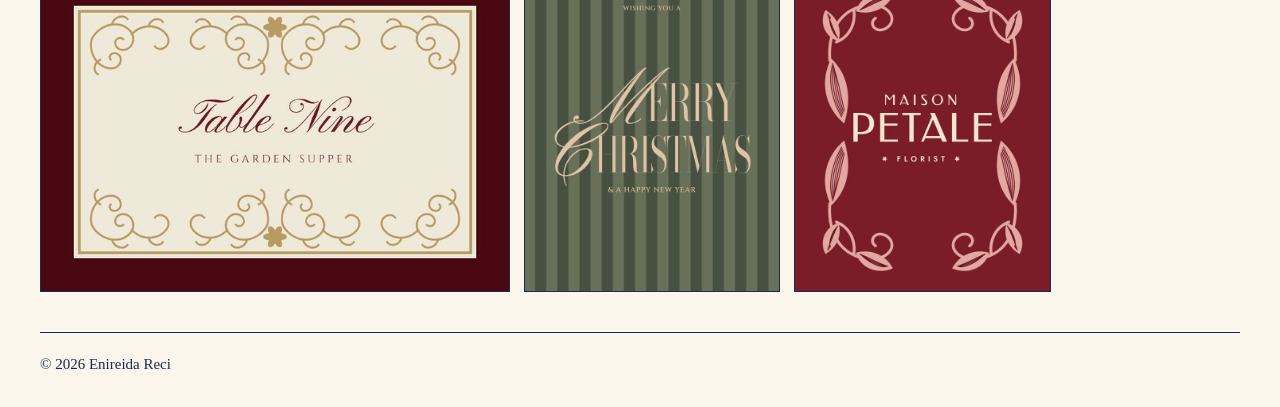
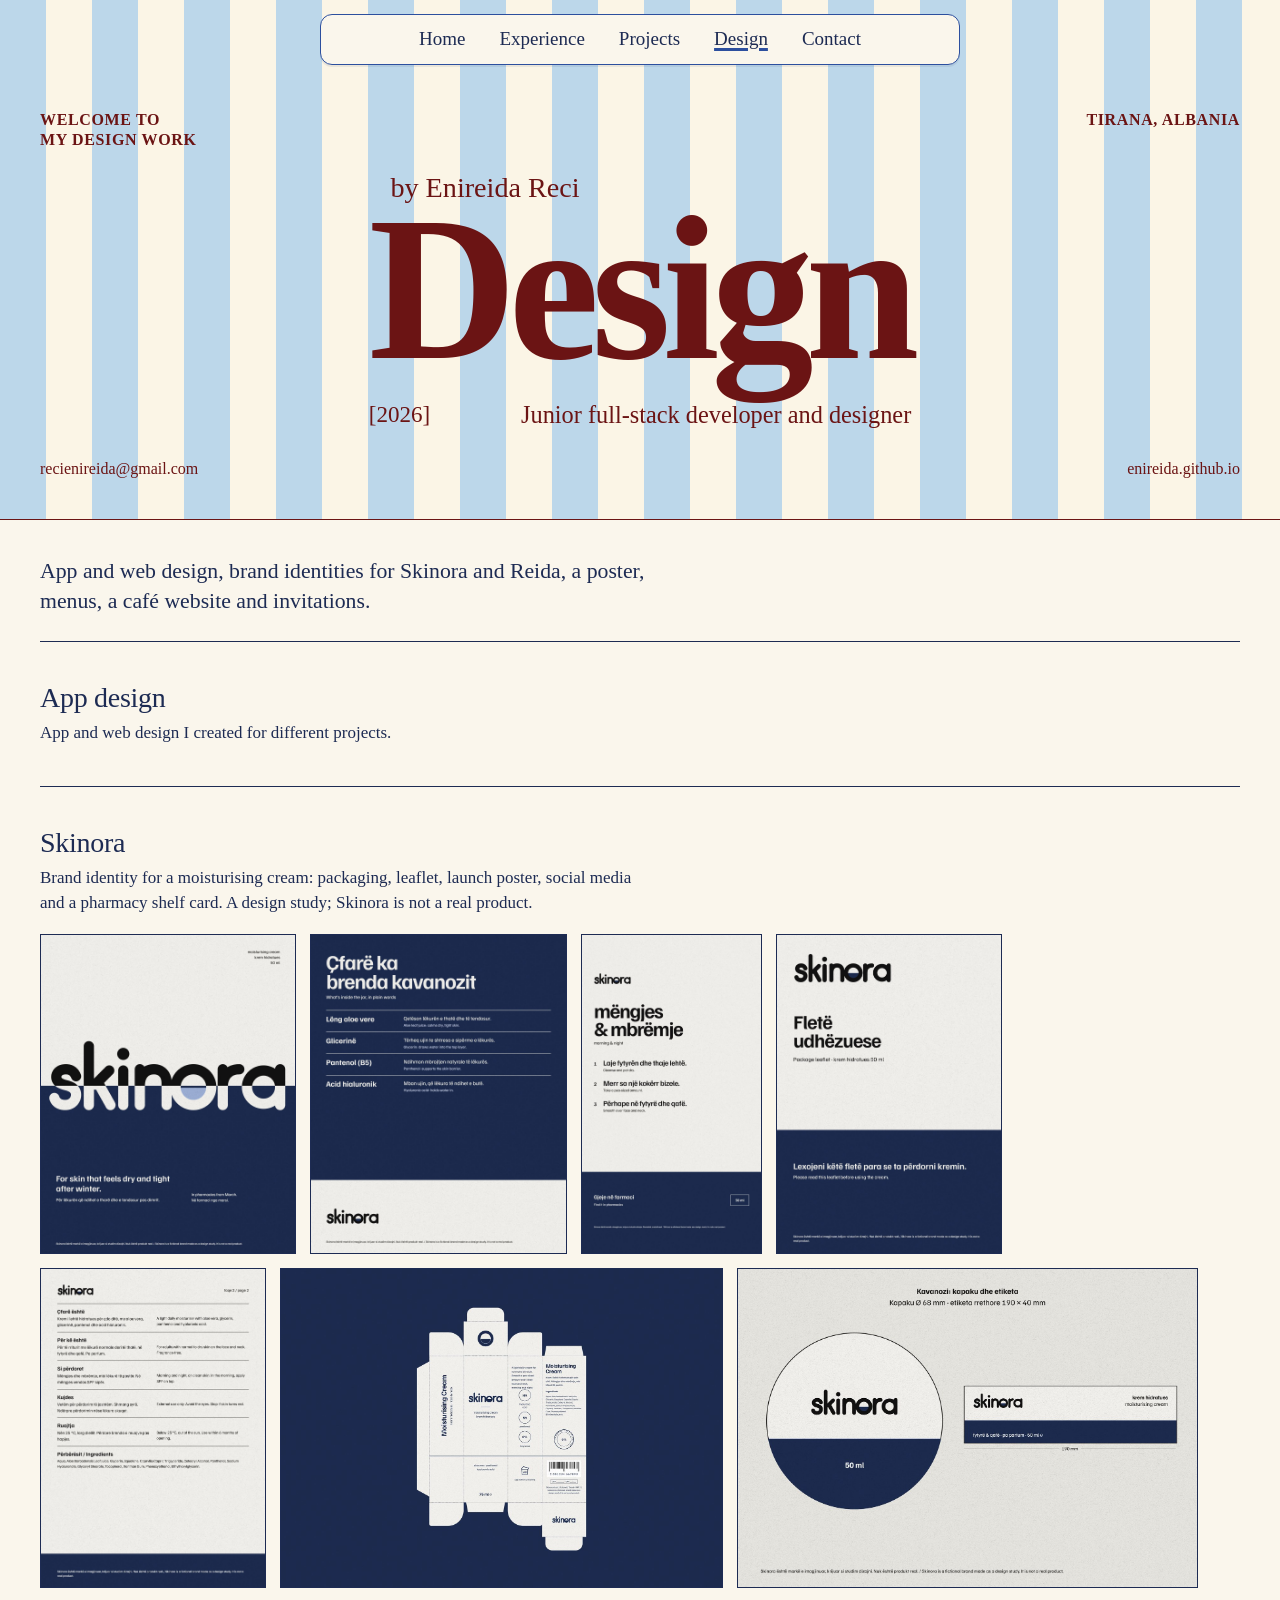
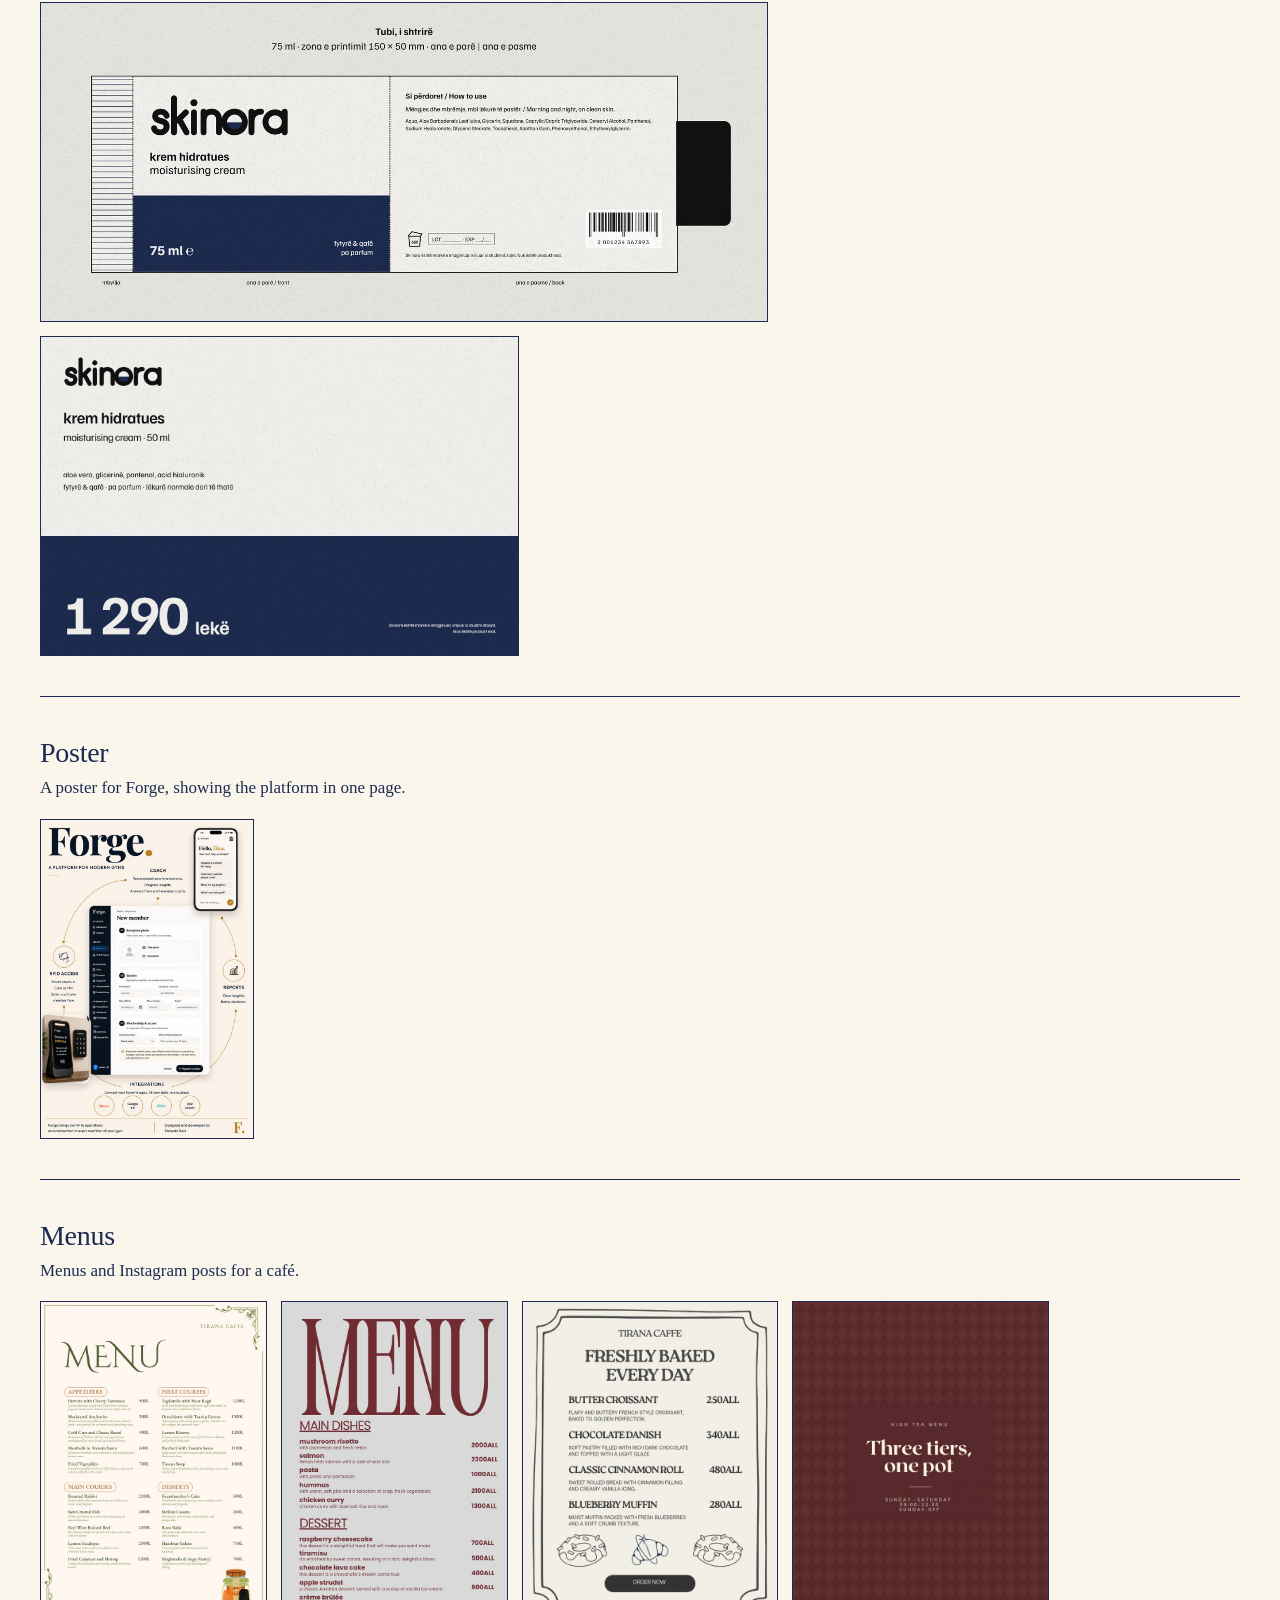
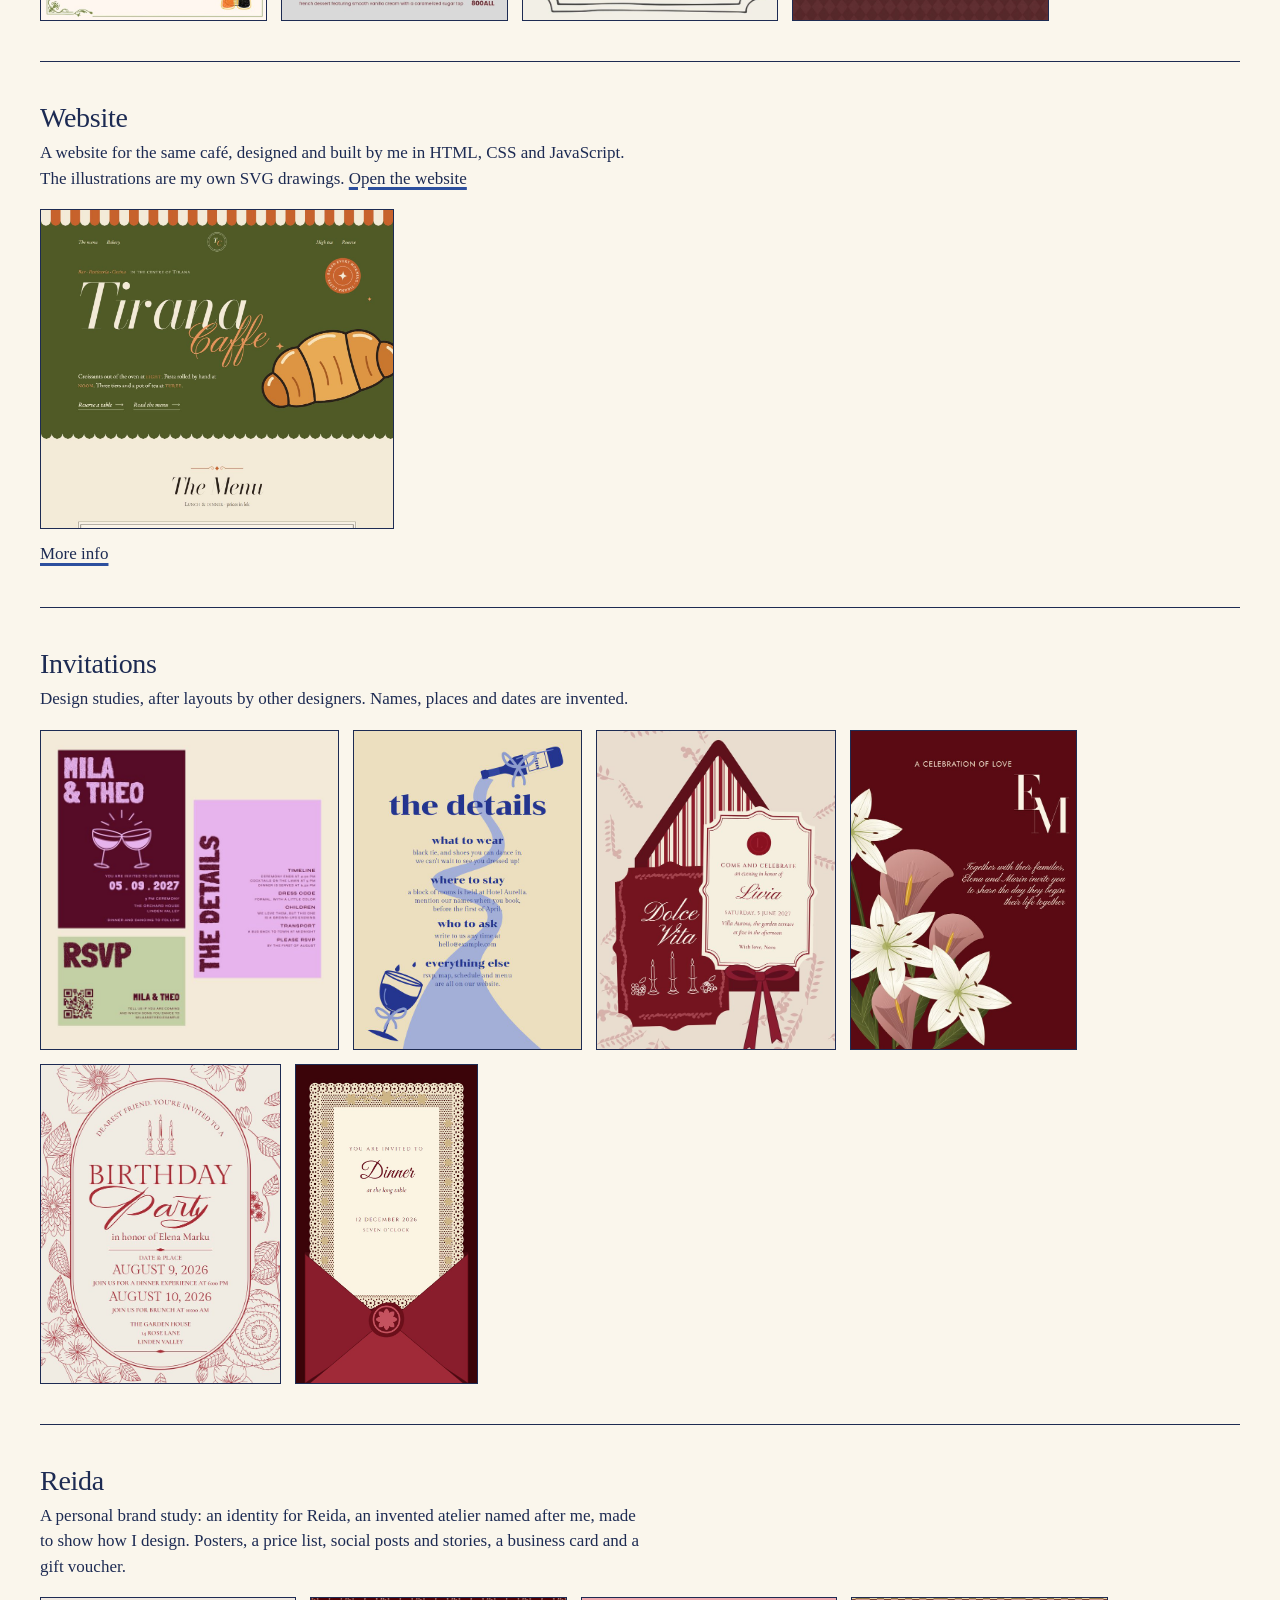
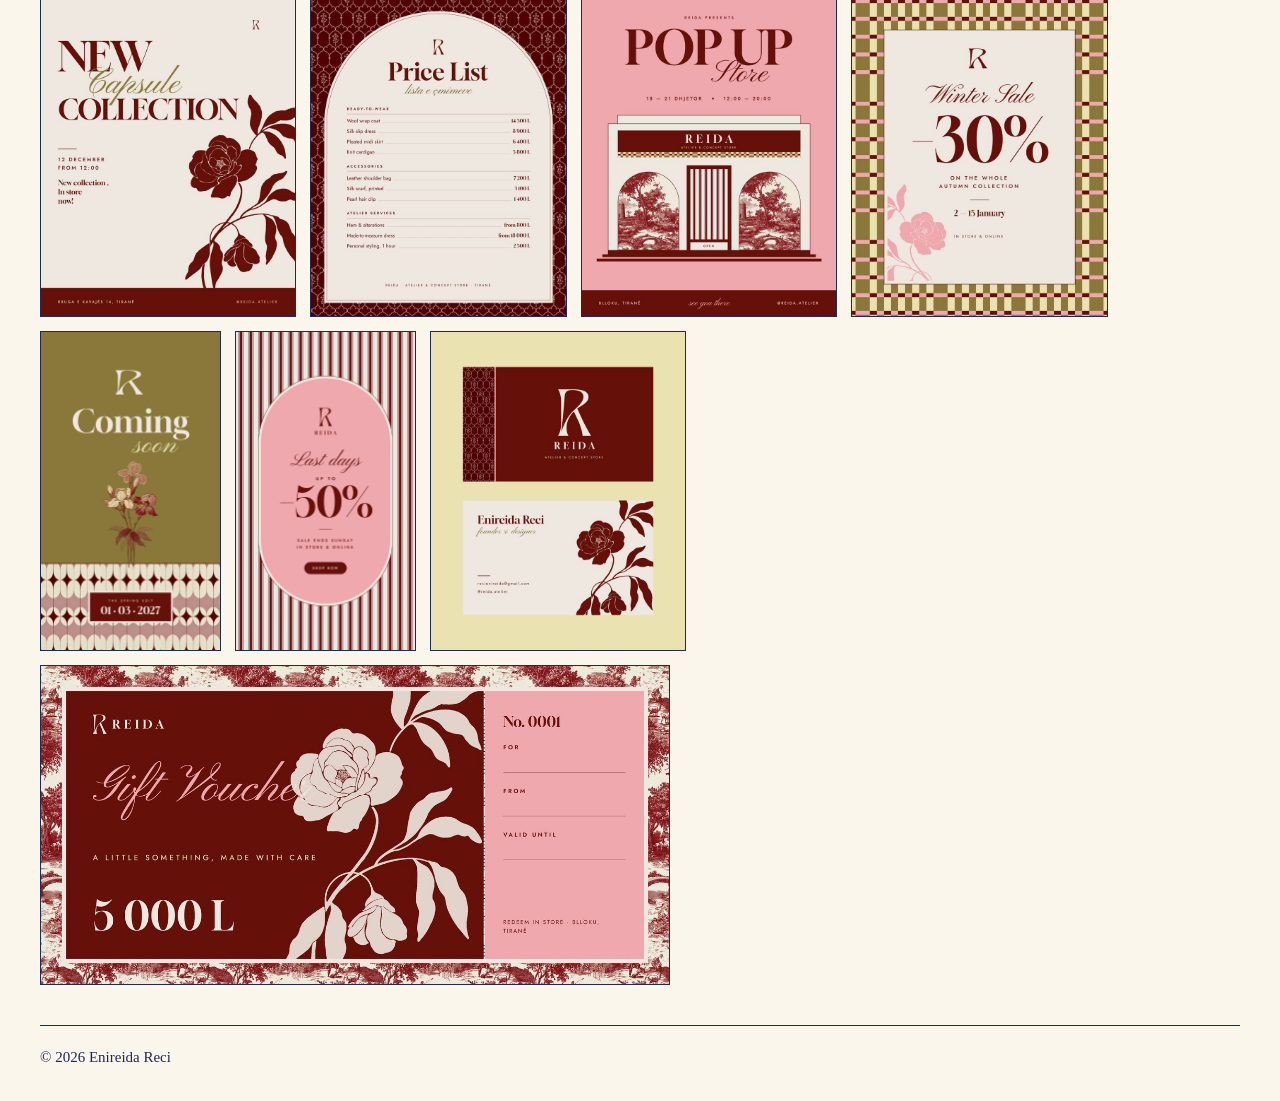
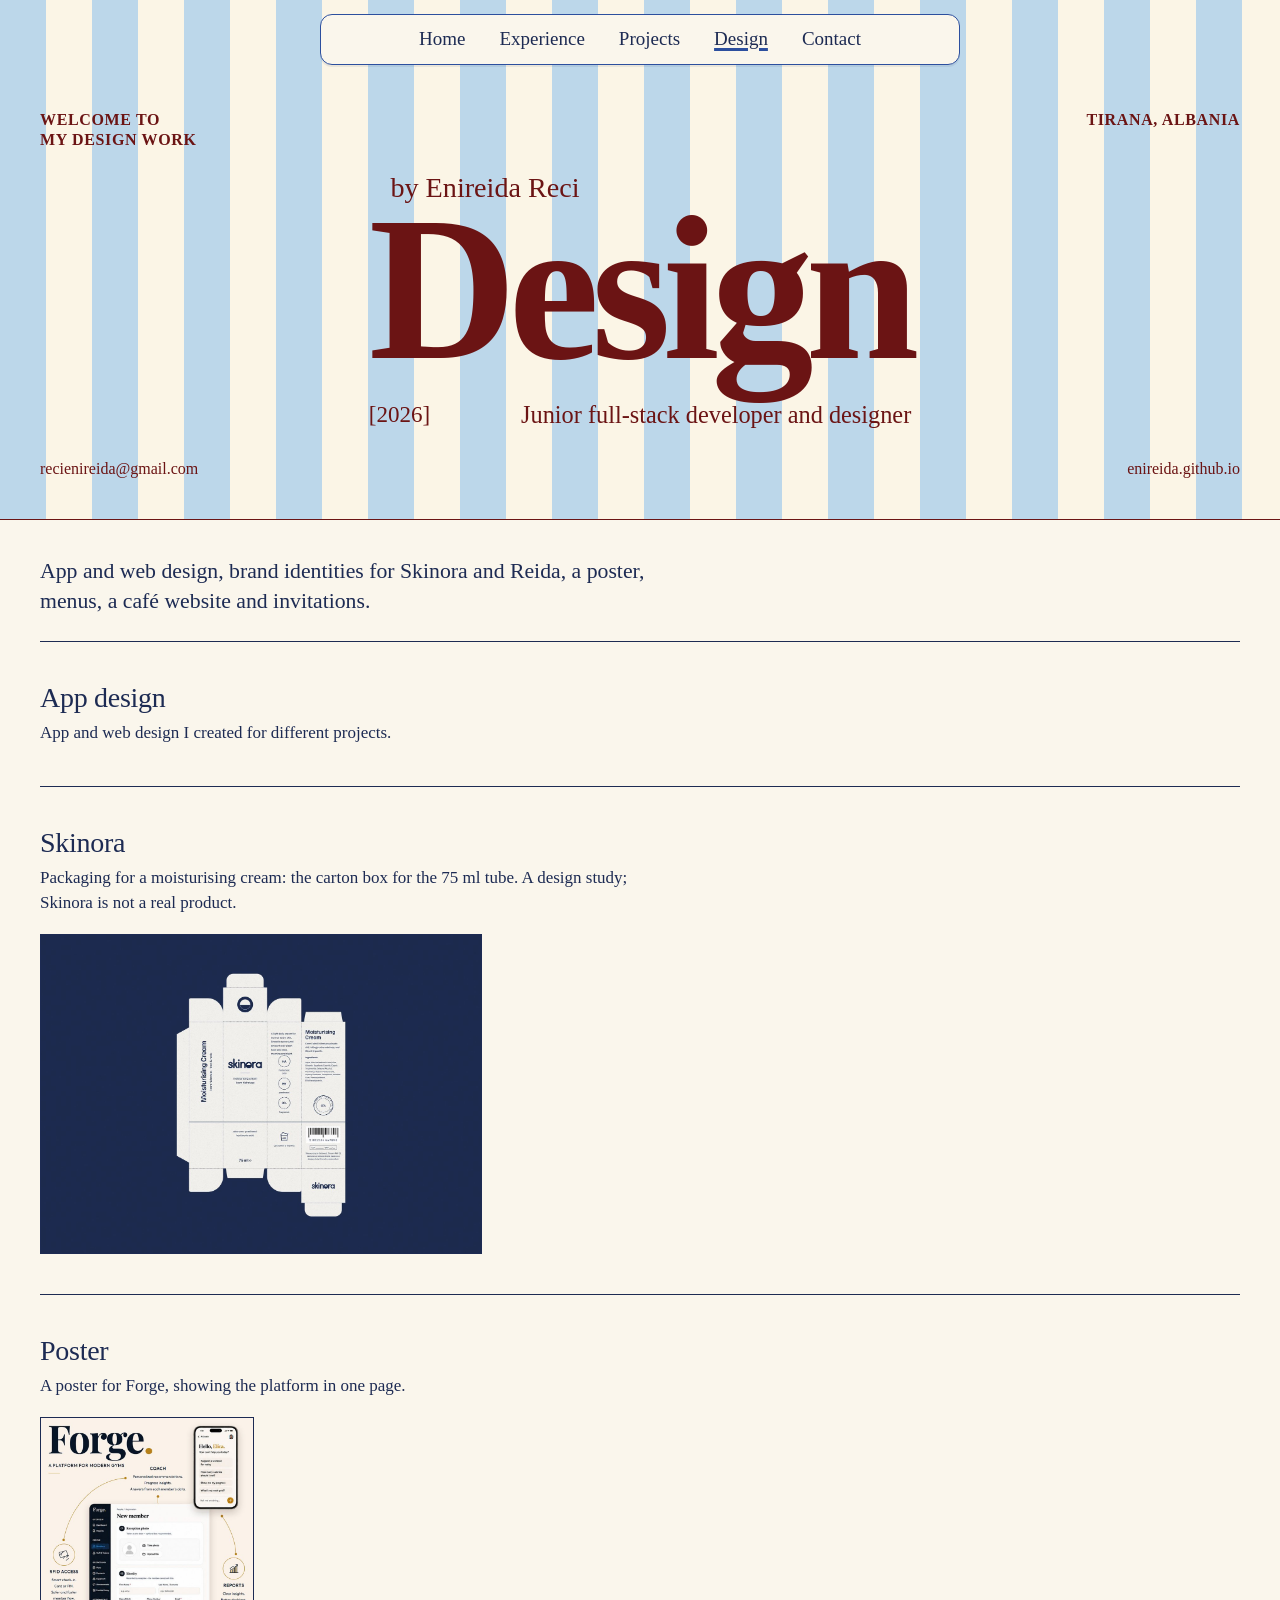
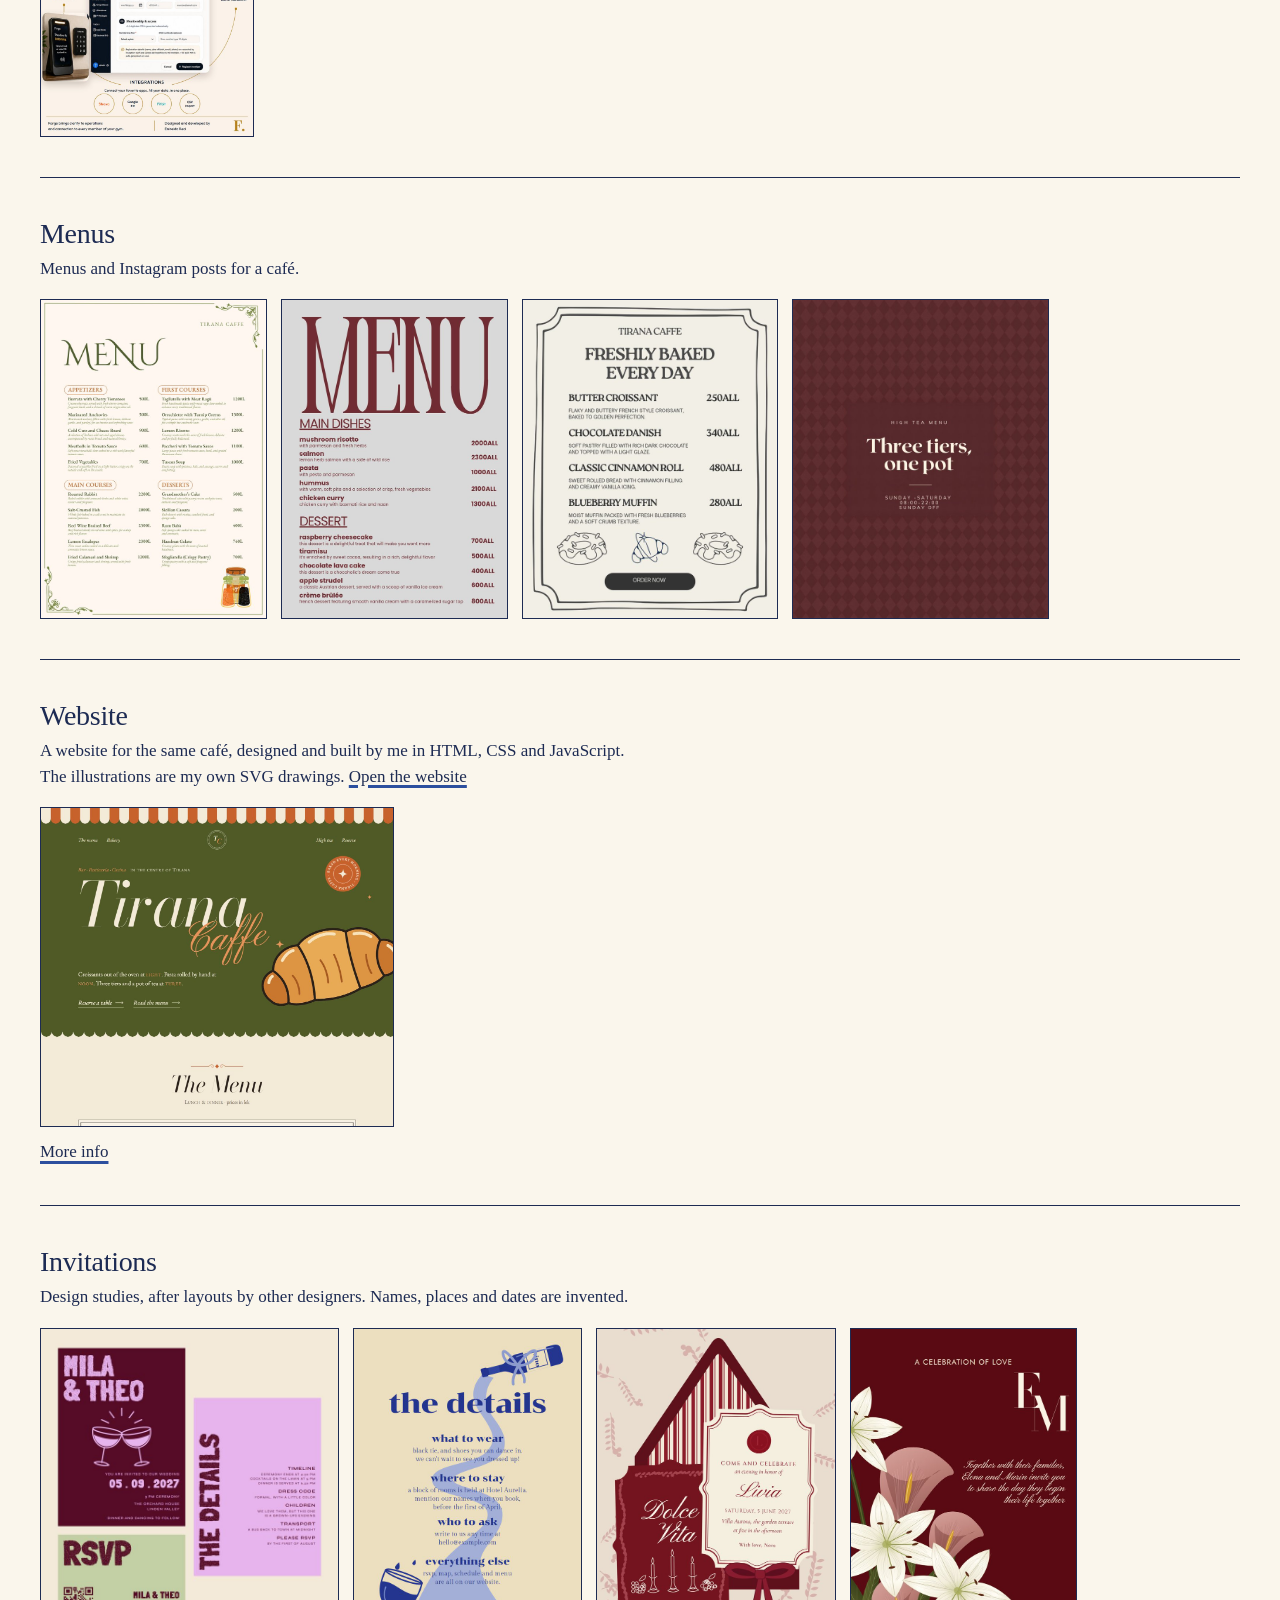
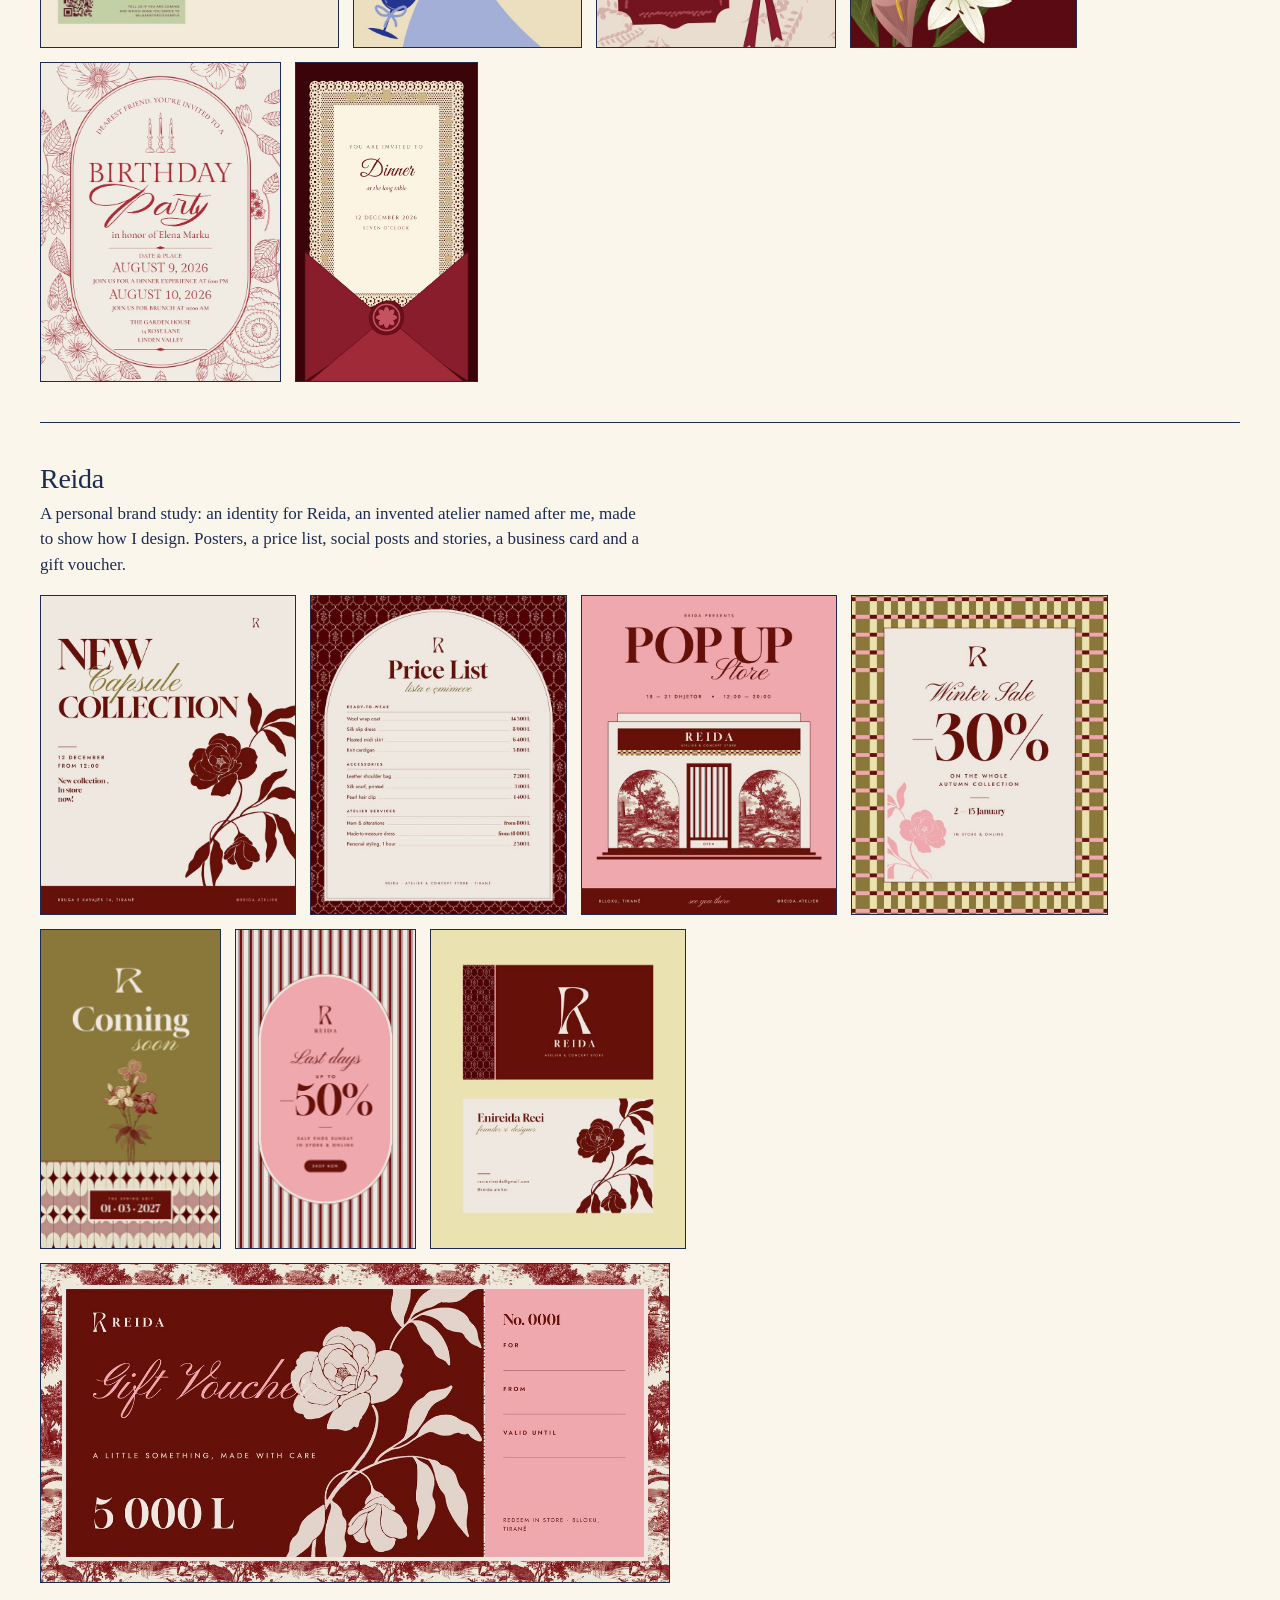
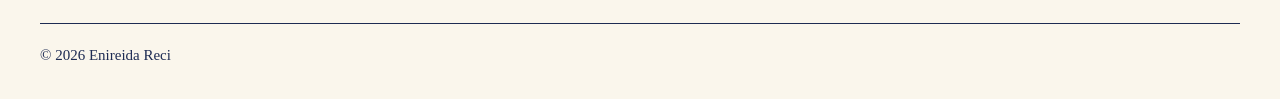
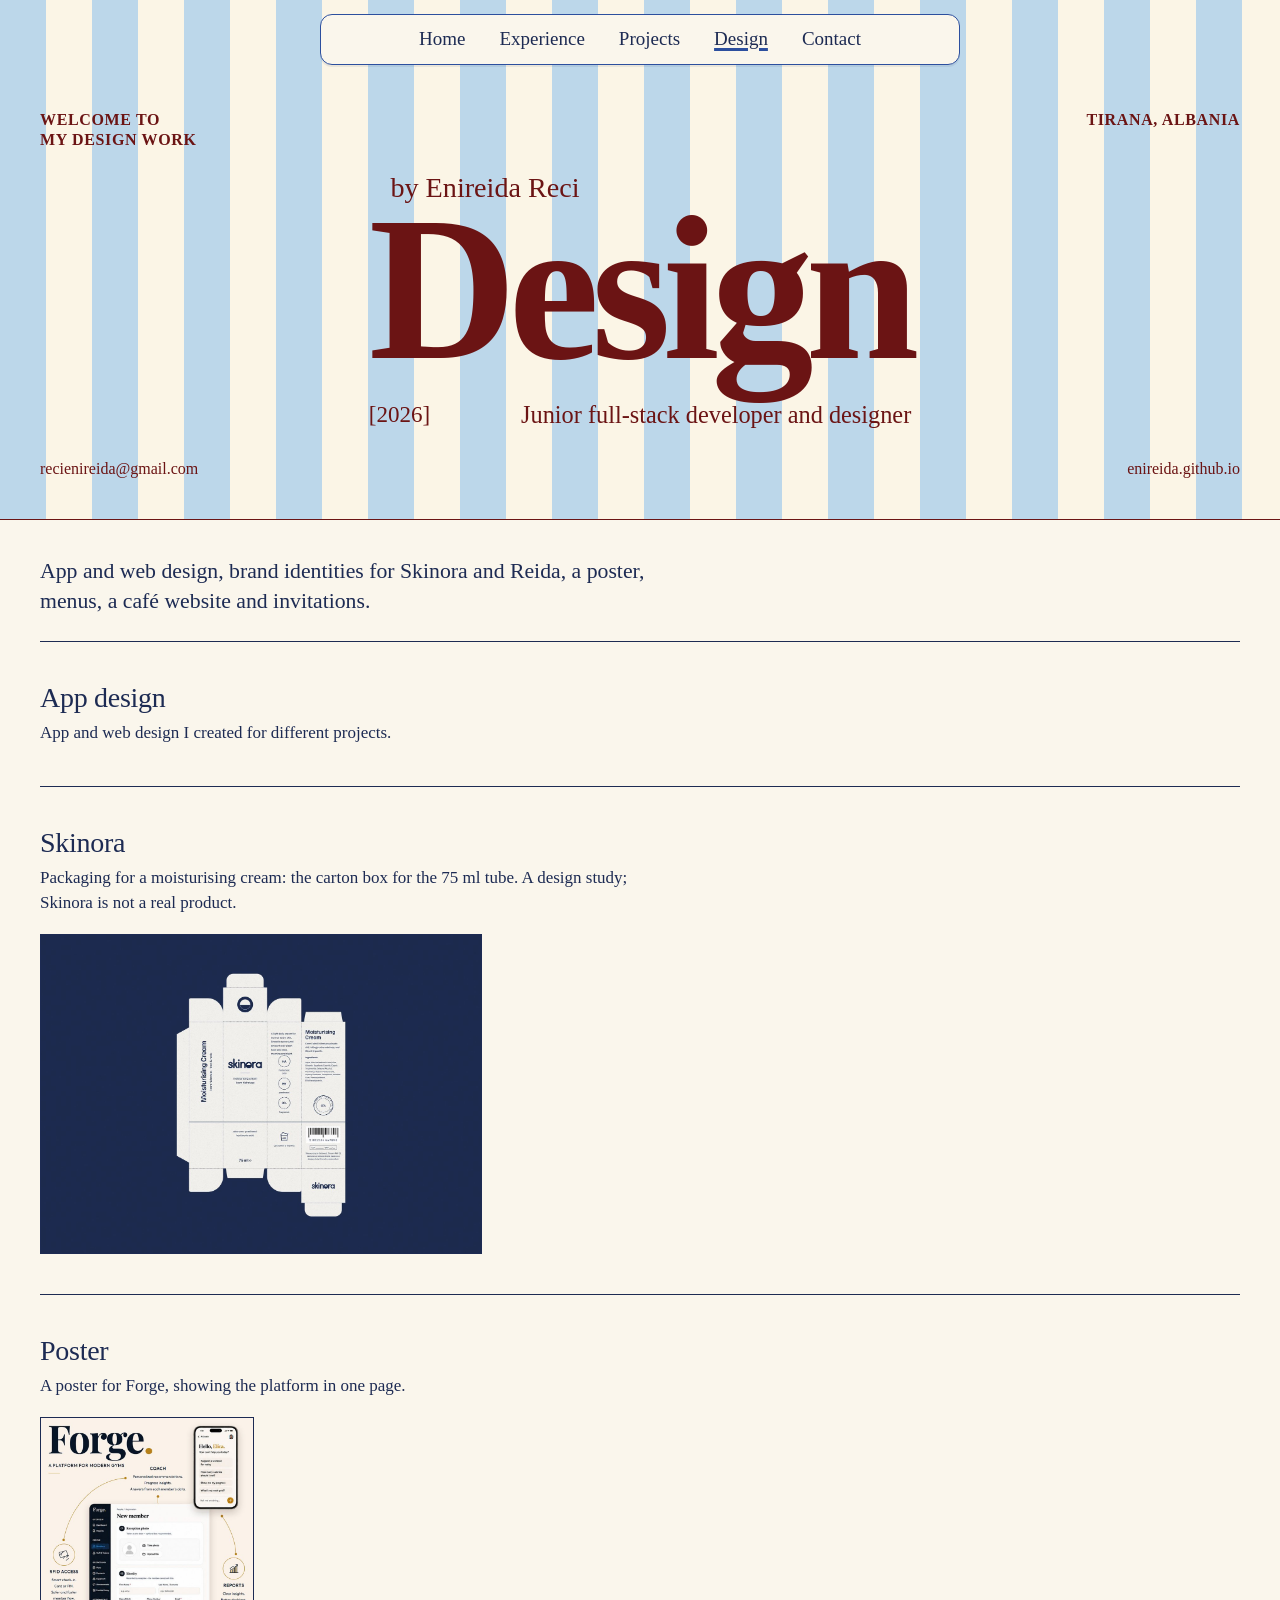
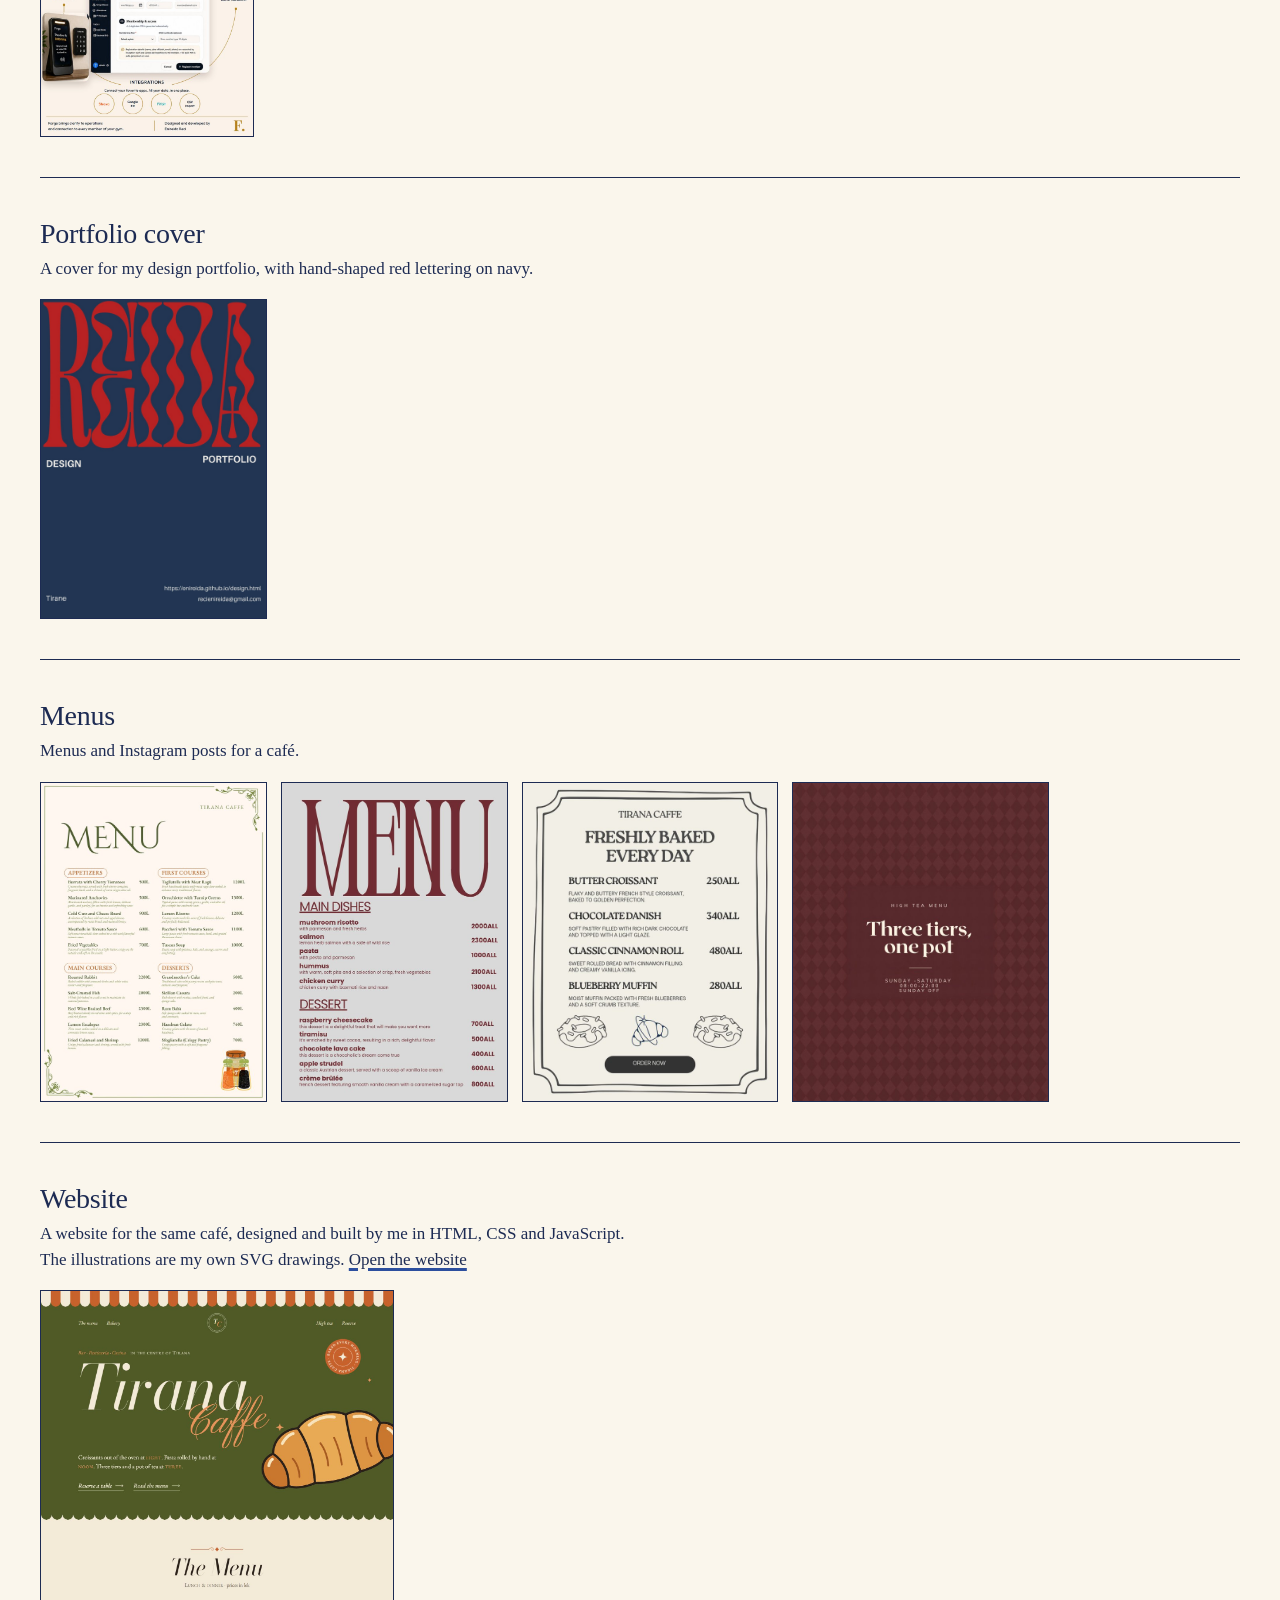
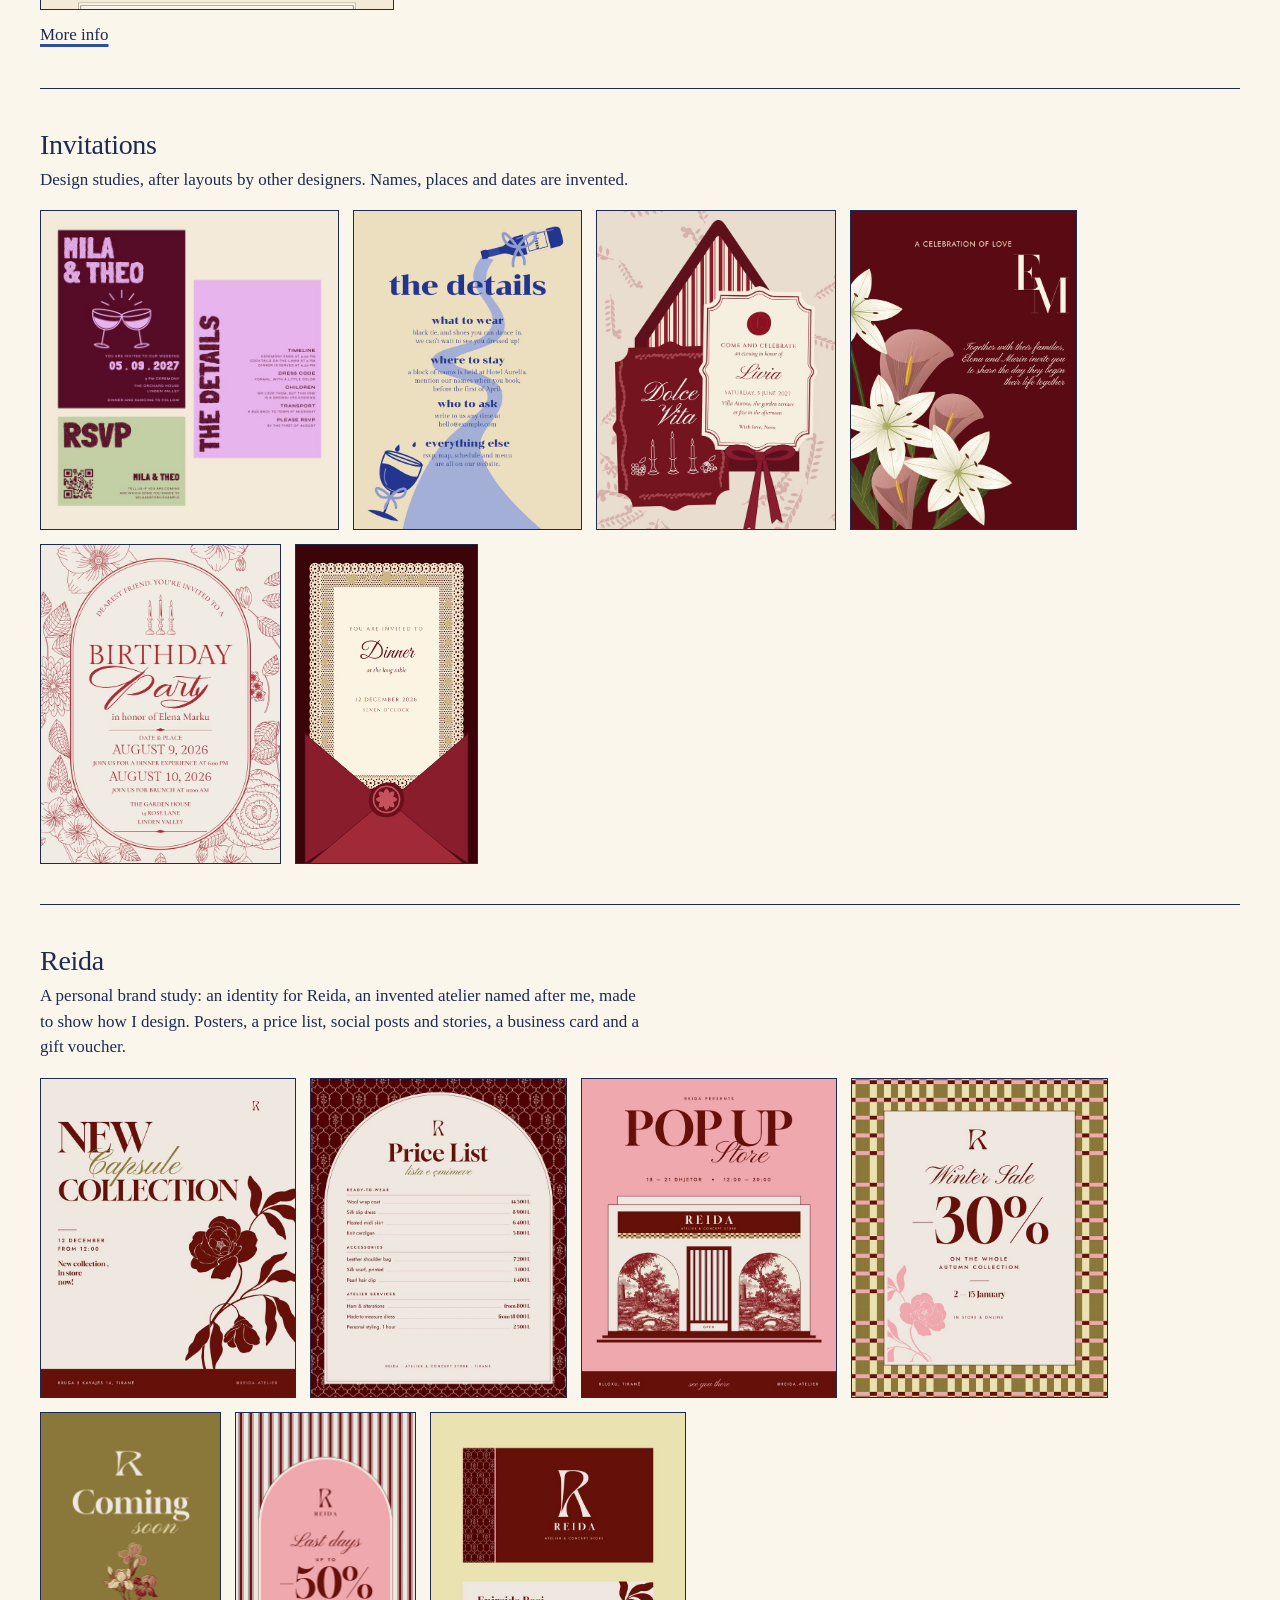
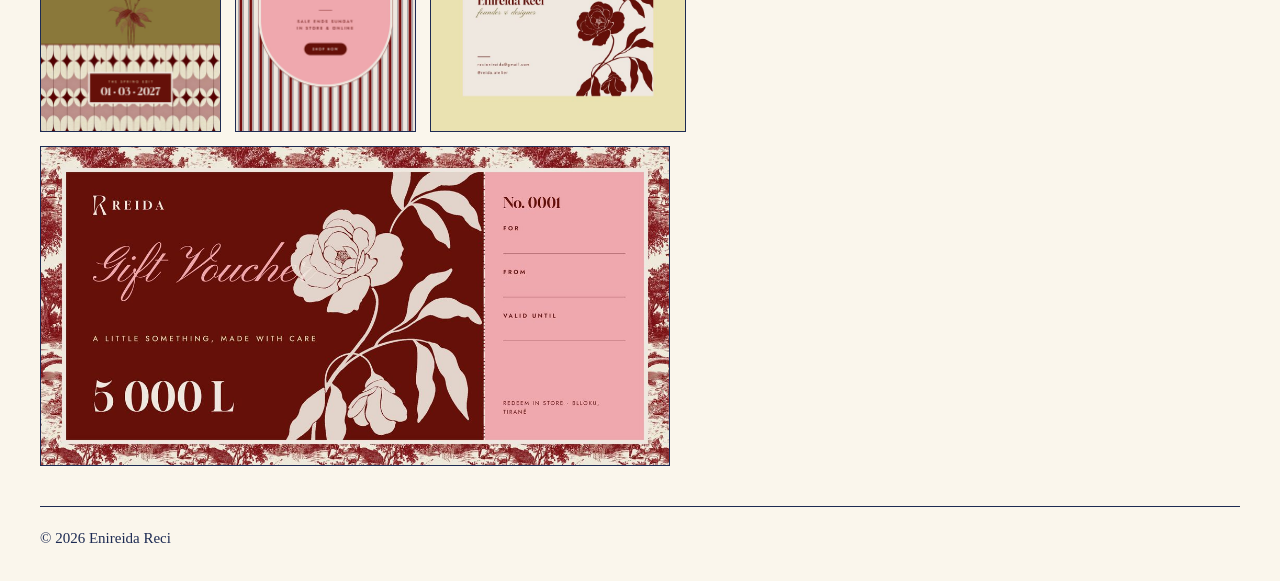
